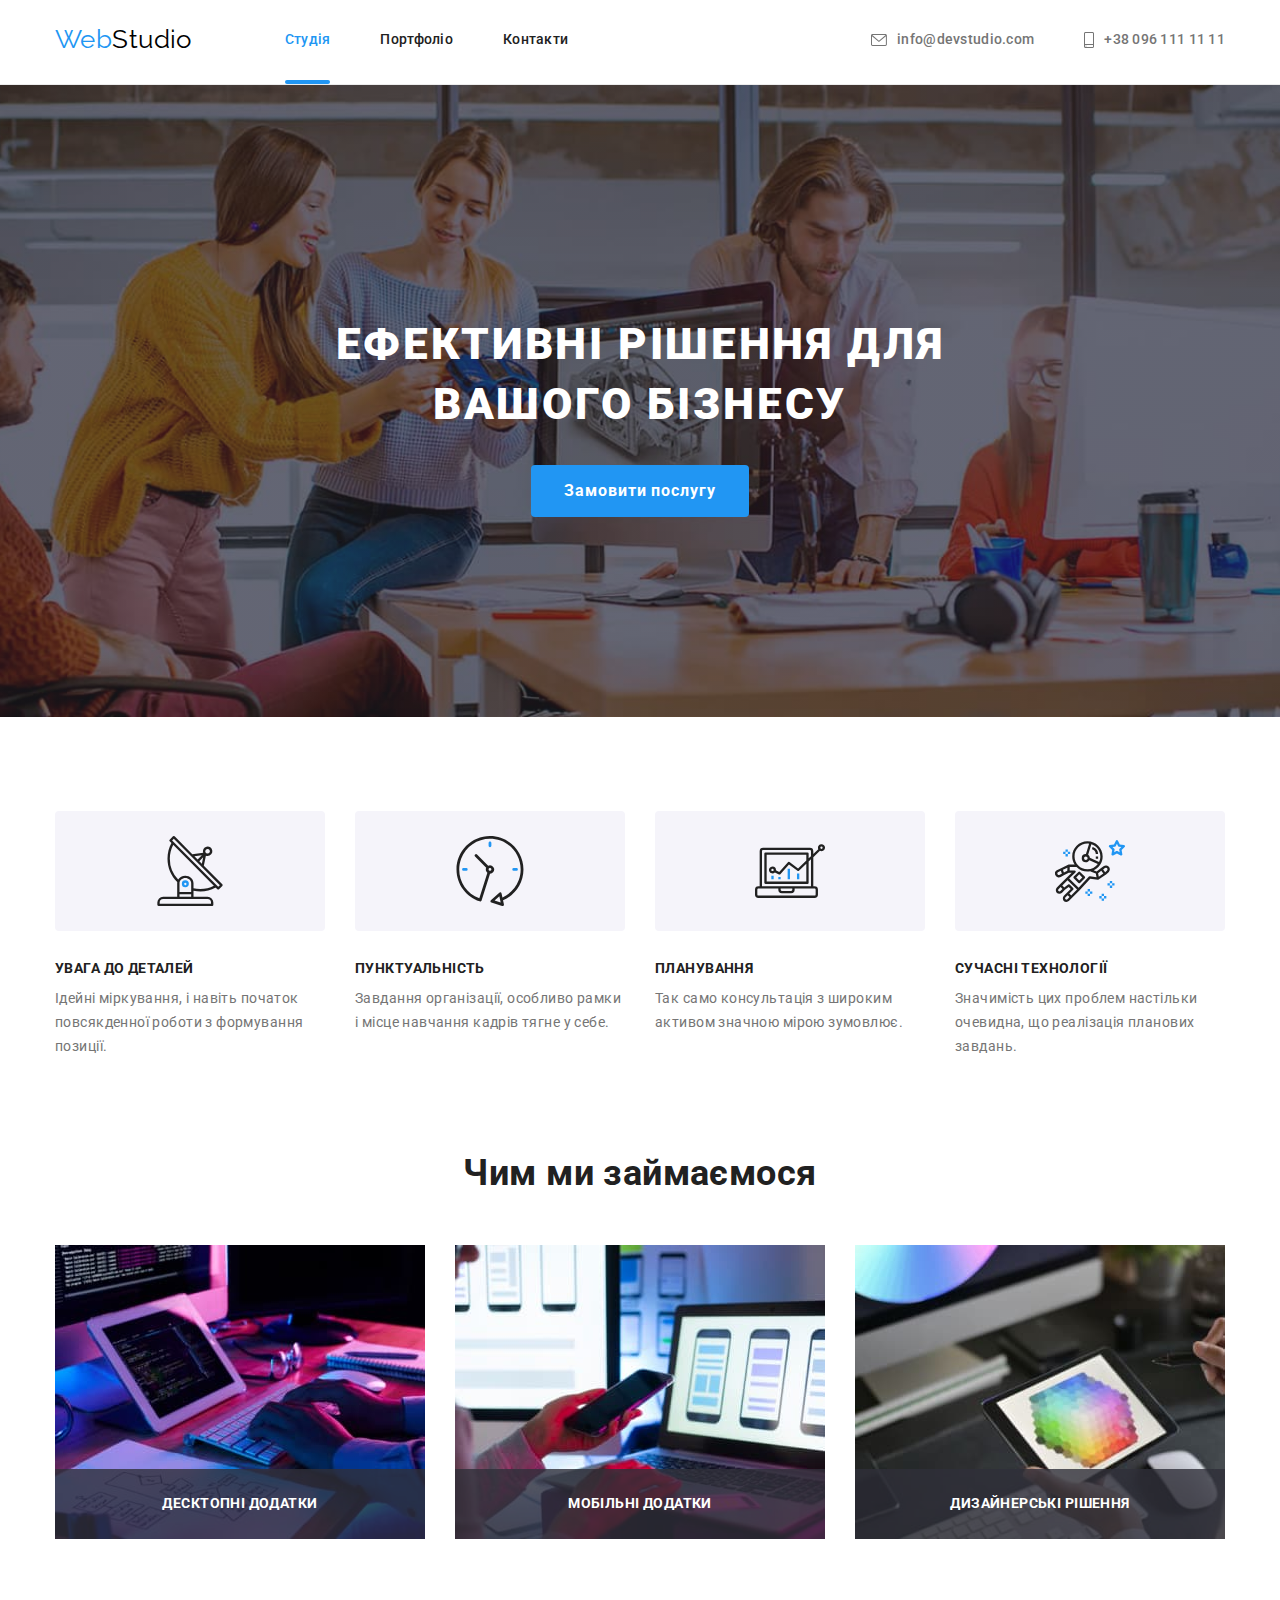
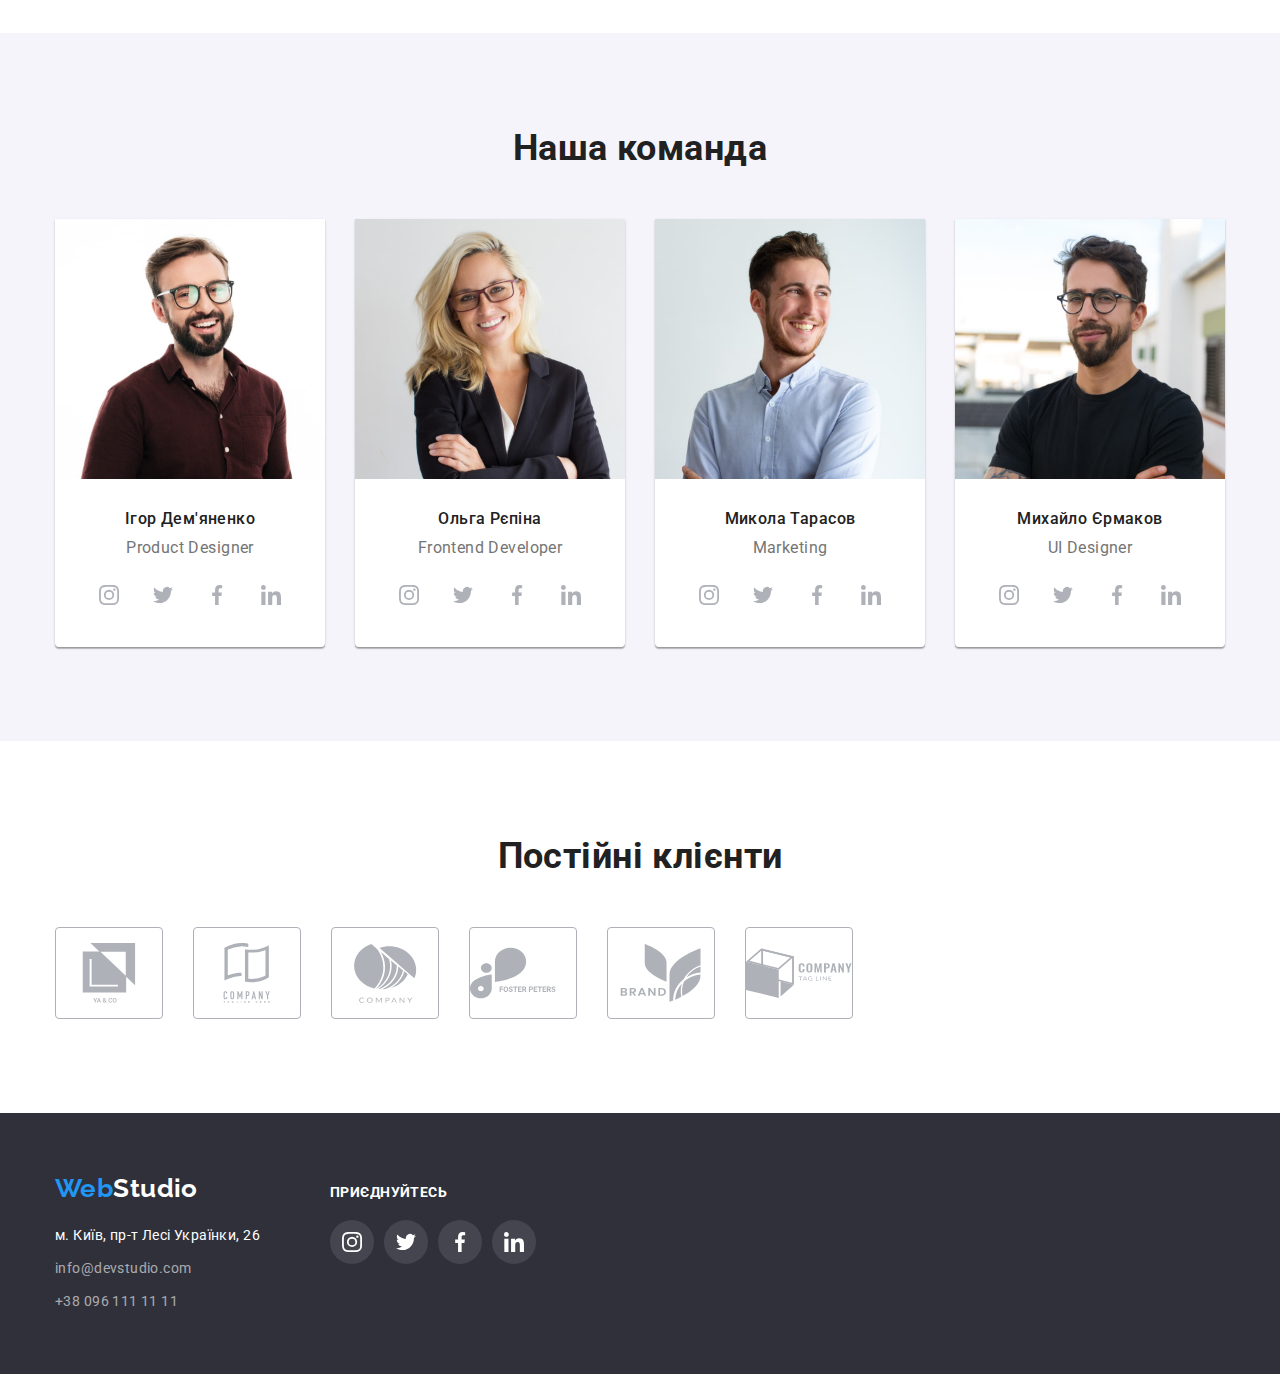
==== index.html @ 8b219033 "дз5" ====
<!DOCTYPE html>
<html lang="uk">
  <head>
    <meta charset="UTF-8" />
    <meta http-equiv="X-UA-Compatible" content="IE=edge" />
    <meta name="viewport" content="width=device-width, initial-scale=1.0" />
    <title>Студія</title>
    <link
      href="https://fonts.googleapis.com/css2?family=Raleway:wght@700;900&family=Roboto:wght@400;500;700;900&display=swap"
      rel="stylesheet"
    />
    <link
      rel="stylesheet"
      href="https://cdnjs.cloudflare.com/ajax/libs/modern-normalize/1.1.0/modern-normalize.min.css"
    />
    <link rel="stylesheet" href="./css/styles.css" />
  </head>
  <body>
    <!--Logo line-->
    <header class="header">
      <div class="conteiner header-flex">
        <a class="logo" href="./index.html"
          >Web<span class="web">Studio</span></a
        >
        <nav class="main-nav">
          <!--Site nav-->
          <ul class="site-nav list">
            <li class="item">
              <a href="./index.html" class="link current">Студія</a>
            </li>
            <li class="item">
              <a href="./portfolio.html" class="link">Портфоліо</a>
            </li>
            <li class="item">
              <a href="#" class="link">Контакти</a>
            </li>
          </ul>
        </nav>
        <ul class="contacts list">
          <li class="item">
            <a href="mailto:info@devstudio.com" class="link mail">
              <svg class="link-contact-icon" width="16px" height="12px">
                <use href="./images/icons.svg#icon-email"></use></svg
              >info@devstudio.com</a
            >
          </li>
          <li class="item">
            <a href="tel:+380961111111" class="link tel">
              <svg class="link-contact-icon" width="10px" height="16px">
                <use href="./images/icons.svg#icon-smartphone"></use>
              </svg>
              +38 096 111 11 11</a
            >
          </li>
        </ul>
      </div>
    </header>
    <main>
      <!--Hero-->
      <section class="section hero">
        <div class="conteiner">
          <h1 class="hero-title">Ефективні рішення для вашого бізнесу</h1>
          <button type="button" class="button primary" data-modal-open>
            Замовити послугу
          </button>
        </div>
      </section>
      <!--Features-->
      <section class="section">
        <div class="conteiner">
          <h2 class="title-hidden">Особливості</h2>
          <ul class="feature-list list">
            <li class="item">
              <div class="feature-box">
                <svg class="feature-icon" width="70" height="70">
                  <use href="./images/icons.svg#icon-antenna"></use>
                </svg>
              </div>
              <h3 class="title radio">Увага до деталей</h3>
              <p class="text">
                Ідейні міркування, і навіть початок повсякденної роботи з
                формування позиції.
              </p>
            </li>
            <li class="item">
              <div class="feature-box">
                <svg class="feature-icon" width="70" height="70">
                  <use href="./images/icons.svg#icon-clock"></use>
                </svg>
              </div>
              <h3 class="title">Пунктуальність</h3>
              <p class="text">
                Завдання організації, особливо рамки і місце навчання кадрів
                тягне у себе.
              </p>
            </li>
            <li class="item">
              <div class="feature-box">
                <svg class="feature-icon" width="70" height="70">
                  <use href="./images/icons.svg#icon-diagram"></use>
                </svg>
              </div>
              <h3 class="title">Планування</h3>
              <p class="text">
                Так само консультація з широким активом значною мірою зумовлює.
              </p>
            </li>
            <li class="item">
              <div class="feature-box">
                <svg class="feature-icon" width="70" height="70">
                  <use href="./images/icons.svg#icon-astronaut"></use>
                </svg>
              </div>
              <h3 class="title">Сучасні технології</h3>
              <p class="text">
                Значимість цих проблем настільки очевидна, що реалізація
                планових завдань.
              </p>
            </li>
          </ul>
        </div>
      </section>
      <!--Work options-->
      <section class="section no-padding">
        <div class="conteiner">
          <h2 class="section-title">Чим ми займаємося</h2>
          <ul class="work-list list">
            <li class="item">
              <div class="work-box">
                <img
                  src="./images/photo5.jpg"
                  alt="Людина працює за комп'ютером"
                />
                <p class="work-text">Десктопні додатки</p>
              </div>
            </li>
            <li class="item">
              <div class="work-box">
                <img
                  src="./images/photo6.jpg"
                  alt="Людина на моніторі розглядає варіанти розмітки сайтів для мобільних пристроїв"
                />
                <p class="work-text">Мобільні додатки</p>
              </div>
            </li>
            <li class="item">
              <div class="work-box">
                <img
                  src="./images/photo7.jpg"
                  alt="Людина розглядає на планшеті палітру кольорів"
                />
                <p class="work-text">Дизайнерські рішення</p>
              </div>
            </li>
          </ul>
        </div>
      </section>
      <!--Our team-->
      <section class="section team">
        <div class="conteiner">
          <h2 class="section-title">Наша команда</h2>
          <ul class="team-list list">
            <li class="item">
              <img
                src="./images/photo1.jpg"
                alt="Хлопець в окулярах та бородою щиро посміхається"
              />
              <div class="team-content">
                <h3 class="title">Ігор Дем'яненко</h3>
                <p class="text">Product Designer</p>
                <ul class="team-soc-list list">
                  <li class="team-soc-item">
                    <a href="" class="team-soc-link link">
                      <svg class="team-soc-icon" width="20" height="20">
                        <use href="./images/icons.svg#icon-instagram"></use>
                      </svg>
                    </a>
                  </li>
                  <li class="team-soc-item">
                    <a href="" class="team-soc-link link">
                      <svg class="team-soc-icon" width="20" height="20">
                        <use href="./images/icons.svg#icon-twitter"></use>
                      </svg>
                    </a>
                  </li>
                  <li class="team-soc-item">
                    <a href="" class="team-soc-link link">
                      <svg class="team-soc-icon" width="20" height="20">
                        <use href="./images/icons.svg#icon-facebook"></use>
                      </svg>
                    </a>
                  </li>
                  <li class="team-soc-item">
                    <a href="" class="team-soc-link link">
                      <svg class="team-soc-icon" width="20" height="20">
                        <use href="./images/icons.svg#icon-linkedin"></use>
                      </svg>
                    </a>
                  </li>
                </ul>
              </div>
            </li>
            <li class="item">
              <img
                src="./images/photo2.jpg"
                alt="Білява дівчина посміхається"
              />
              <div class="team-content">
                <h3 class="title">Ольга Рєпіна</h3>
                <p class="text">Frontend Developer</p>
                <ul class="team-soc-list list">
                  <li class="team-soc-item">
                    <a href="" class="team-soc-link link">
                      <svg class="team-soc-icon" width="20" height="20">
                        <use href="./images/icons.svg#icon-instagram"></use>
                      </svg>
                    </a>
                  </li>
                  <li class="team-soc-item">
                    <a href="" class="team-soc-link link">
                      <svg class="team-soc-icon" width="20" height="20">
                        <use href="./images/icons.svg#icon-twitter"></use>
                      </svg>
                    </a>
                  </li>
                  <li class="team-soc-item">
                    <a href="" class="team-soc-link link">
                      <svg class="team-soc-icon" width="20" height="20">
                        <use href="./images/icons.svg#icon-facebook"></use>
                      </svg>
                    </a>
                  </li>
                  <li class="team-soc-item">
                    <a href="" class="team-soc-link link">
                      <svg class="team-soc-icon" width="20" height="20">
                        <use href="./images/icons.svg#icon-linkedin"></use>
                      </svg>
                    </a>
                  </li>
                </ul>
              </div>
            </li>
            <li class="item">
              <img
                src="./images/photo3.jpg"
                alt="Хлопець в білій сорочці посміхається"
              />
              <div class="team-content">
                <h3 class="title">Микола Тарасов</h3>
                <p class="text">Marketing</p>
                <ul class="team-soc-list list">
                  <li class="team-soc-item">
                    <a href="" class="team-soc-link link">
                      <svg class="team-soc-icon" width="20" height="20">
                        <use href="./images/icons.svg#icon-instagram"></use>
                      </svg>
                    </a>
                  </li>
                  <li class="team-soc-item">
                    <a href="" class="team-soc-link link">
                      <svg class="team-soc-icon" width="20" height="20">
                        <use href="./images/icons.svg#icon-twitter"></use>
                      </svg>
                    </a>
                  </li>
                  <li class="team-soc-item">
                    <a href="" class="team-soc-link link">
                      <svg class="team-soc-icon" width="20" height="20">
                        <use href="./images/icons.svg#icon-facebook"></use>
                      </svg>
                    </a>
                  </li>
                  <li class="team-soc-item">
                    <a href="" class="team-soc-link link">
                      <svg class="team-soc-icon" width="20" height="20">
                        <use href="./images/icons.svg#icon-linkedin"></use>
                      </svg>
                    </a>
                  </li>
                </ul>
              </div>
            </li>
            <li class="item">
              <img
                src="./images/photo4.jpg"
                alt="Чорнявий хлопець в окулярах та борідкою посміхається "
              />
              <div class="team-content">
                <h3 class="title">Михайло Єрмаков</h3>
                <p class="text">UI Designer</p>
                <ul class="team-soc-list list">
                  <li class="team-soc-item">
                    <a href="" class="team-soc-link link">
                      <svg class="team-soc-icon" width="20" height="20">
                        <use href="./images/icons.svg#icon-instagram"></use>
                      </svg>
                    </a>
                  </li>
                  <li class="team-soc-item">
                    <a href="" class="team-soc-link link">
                      <svg class="team-soc-icon" width="20" height="20">
                        <use href="./images/icons.svg#icon-twitter"></use>
                      </svg>
                    </a>
                  </li>
                  <li class="team-soc-item">
                    <a href="" class="team-soc-link link">
                      <svg class="team-soc-icon" width="20" height="20">
                        <use href="./images/icons.svg#icon-facebook"></use>
                      </svg>
                    </a>
                  </li>
                  <li class="team-soc-item">
                    <a href="" class="team-soc-link link">
                      <svg class="team-soc-icon" width="20" height="20">
                        <use href="./images/icons.svg#icon-linkedin"></use>
                      </svg>
                    </a>
                  </li>
                </ul>
              </div>
            </li>
          </ul>
        </div>
      </section>
      <section class="section client">
        <div class="conteiner">
          <h2 class="section-title">Постійні клієнти</h2>
          <ul class="client-list list">
            <li class="client-item">
              <a href="" class="client-link link">
                <svg class="client-soc-icon" width="106" height="60">
                  <use href="./images/icons.svg#icon-yaco"></use>
                </svg>
              </a>
            </li>
            <li class="client-item">
              <a href="" class="client-link link">
                <svg class="client-soc-icon" width="106" height="60">
                  <use href="./images/icons.svg#icon-tagline"></use>
                </svg>
              </a>
            </li>
            <li class="client-item">
              <a href="" class="client-link link">
                <svg class="client-soc-icon" width="106" height="60">
                  <use href="./images/icons.svg#icon-company-three"></use>
                </svg>
              </a>
            </li>
            <li class="client-item">
              <a href="" class="client-link link">
                <svg class="client-soc-icon" width="106" height="60">
                  <use href="./images/icons.svg#icon-foster-peters"></use>
                </svg>
              </a>
            </li>
            <li class="client-item">
              <a href="" class="client-link link">
                <svg class="client-soc-icon" width="106" height="60">
                  <use href="./images/icons.svg#icon-brand"></use>
                </svg>
              </a>
            </li>
            <li class="client-item">
              <a href="" class="client-link link">
                <svg class="client-soc-icon" width="106" height="60">
                  <use href="./images/icons.svg#icon-company-tagline"></use>
                </svg>
              </a>
            </li>
          </ul>
        </div>
      </section>
    </main>
    <!--Footer-->
    <footer class="section-basement">
      <div class="conteiner">
        <!--Address-->
        <div class="address">
          <a class="logo-secondari" href="./index.html"
            >Web<span class="web-secondari">Studio</span></a
          >
          <address>
            <ul class="address-list list">
              <li class="map-link">
                <a
                  href="https://goo.gl/maps/CPtrU1FHBa2aNyZL9"
                  target="_blank"
                  rel="noopener noreferrer nofollow"
                  class="link"
                  >м. Київ, пр-т Лесі Українки, 26</a
                >
              </li>
              <li class="mail-link">
                <a href="mailto:info@devstudio.com" class="link"
                  >info@devstudio.com</a
                >
              </li>
              <li class="tel-link">
                <a href="tel:+380961111111" class="link">+38 096 111 11 11</a>
              </li>
            </ul>
          </address>
        </div>
        <!--Social networks-->
        <div class="social">
          <h2 class="social-title">Приєднуйтесь</h2>
          <ul class="address-soc-list list">
            <li class="address-soc-item">
              <a href="" class="address-soc-link link">
                <svg class="address-soc-icon" width="20" height="20">
                  <use href="./images/icons.svg#icon-instagram"></use>
                </svg>
              </a>
            </li>
            <li class="address-soc-item">
              <a href="" class="address-soc-link link">
                <svg class="address-soc-icon" width="20" height="20">
                  <use href="./images/icons.svg#icon-twitter"></use>
                </svg>
              </a>
            </li>
            <li class="address-soc-item">
              <a href="" class="address-soc-link link">
                <svg class="address-soc-icon" width="20" height="20">
                  <use href="./images/icons.svg#icon-facebook"></use>
                </svg>
              </a>
            </li>
            <li class="address-soc-item">
              <a href="" class="address-soc-link link">
                <svg class="address-soc-icon" width="20" height="20">
                  <use href="./images/icons.svg#icon-linkedin"></use>
                </svg>
              </a>
            </li>
          </ul>
        </div>
      </div>
    </footer>
    <div class="backdrop is-hidden" data-modal>
      <div class="modal">
        <button type="button" class="modal-close" data-modal-close>
          <svg class="modal-close-icon" width="18" height="18">
            <use href="./images/icons.svg#icon-close"></use>
          </svg>
        </button>
      </div>
    </div>
    <script src="./js/modal.js"></script>
  </body>
</html>
---- css/styles.css ----
/* цвет основного текста #212121 */
/* вторичный цвет текста #757575 */
/* белый #FFFFFF */
/* акцент #2196F3 */
/* цвет ссылок подвала rgba(255, 255, 255, 0.6) */
/* цвет кнопок поротфолио #F5F4FA */
/* цвет активной кнопки #188CE8 */
/* фон шапки и подвала #2F303A */
/* цвет обводки карточек #EEEEEE */

:root {
  --primary-text-color: #212121;
  --title-text-color: #757575;
  --basement-text-color: rgba(255, 255, 255, 0.6);
  --white-color: #FFFFFF;
  --black-color: #000000;
  --accent-color: #2196F3;
  --primary-btn-color: #F5F4FA;
  --activ-btn-color: #188CE8;
  --hero-bcgnd-color: #2F303A;
  --head-bcgnd-color: #ECECEC;
  --border-color: #EEEEEE;
  --border-client-color: #AFB1B8;
  --adress-icon-color: rgba(255, 255, 255, 0.1);
  --top-texbgnd-color: rgba(33, 150, 243, 0.9);
  --backdrop-color: rgba(0, 0, 0, 0.2);
}

body {
  font-family: 'Roboto', sans-serif;
  font-size: 14px;
  letter-spacing: 0.03em;
  color: var(--primary-text-color);

  background-color: var(--white-color);
}

.section {
  padding-top: 94px;
  padding-bottom: 94px;
}

.header {
  padding-top: 0;
  padding-bottom: 0;
  border-bottom-width: 1px;
  border-bottom-style: solid;
  border-bottom-color: var(--head-bcgnd-color);
}

.section.no-padding {
  padding-top: 0;
}

.conteiner {
  width: 1200px;
  padding-left: 15px;
  padding-right: 15px;
  margin: 0 auto;
}

.list {
  list-style: none;
  padding: 0;
  margin: 0;
}

img {
  display: block;
  max-width: 100%;
  height: auto;
}

/* Logo line */

.header-flex {
  display: flex;
}

.main-nav {
  display: flex;
  align-items: center;
  margin-right: auto;
}

.logo {
  display: inline-block;
  font-family: 'Raleway';
  font-size: 26px;
  line-height: 1.19;
  text-decoration: none;
  color: var(--accent-color);

  margin-right: 93px;
  padding-top: 24px;
  padding-bottom: 25px;
}

.web {
  text-decoration: none;
  color: var(--black-color);
}

/* Site nav */

.site-nav {
  display: flex;
}

.site-nav .item:not(:last-child) {
  margin-right: 50px;
}

.site-nav .link {
  display: block;
  font-style: normal;
  font-weight: 500;
  font-size: 14px;
  line-height: 1.14;
  letter-spacing: 0.02em;
  text-decoration: none;
  color: var(--primary-text-color);

  padding-top: 32px;
  padding-bottom: 32px;
  transition: color 250ms cubic-bezier(0.4, 0, 0.2, 1);
}

.site-nav .link:hover,
.site-nav .link:focus {
  color: var(--accent-color);
}

.site-nav .link.current {
  color: var(--accent-color);
}

.site-nav .link.current::after {
  content: '';
  display: flex;
  background-color: var(--accent-color);
  width: 100%;
  height: 4px;
  border-radius: 2px;
  transform: translateY(32px);
  position: relative;
}

.contacts {
  display: flex;
}

.contacts .link-contact-icon {
  margin-right: 10px;
  vertical-align: middle;
  fill: currentColor;
}

.contacts .item:not(:last-child) {
  margin-right: 50px;
}

.contacts .link {
  display: flex;
  font-weight: 500;
  font-size: 14px;
  line-height: 1.14;
  letter-spacing: 0.02em;
  text-decoration: none;
  color: var(--title-text-color);
  align-items: center;
  padding-top: 32px;
  padding-bottom: 32px;
  transition: color 250ms cubic-bezier(0.4, 0, 0.2, 1);
}

.contacts .link:hover,
.contacts .link:focus {
  color: var(--accent-color);

}

/* Hero */

.section.hero {
  text-align: center;
  background-color: var(--hero-bcgnd-color);
  background-image: linear-gradient(rgba(47, 48, 58, 0.4), rgba(47, 48, 58, 0.4)), url(../images/hero.jpg);
  background-repeat: no-repeat;
  background-position: center;
  background-size: cover;
  max-width: 1600px;
  margin: 0 auto;
  padding-top: 200px;
  padding-bottom: 200px;
}

.hero-title {
  font-weight: 900;
  font-size: 44px;
  line-height: 1.36;
  letter-spacing: 0.06em;
  text-transform: uppercase;
  color: var(--white-color);
  width: 696px;
  margin: 30px auto;
}

/* Features */

.feature-list {
  display: flex;

}

.feature-list .item {
  width: calc((100%-90)/4);
}

.feature-list .item:not(:last-child) {
  margin-right: 30px;
}

.feature-list .title {
  font-weight: 700;
  font-size: 14px;
  line-height: 1.14;
  text-transform: uppercase;
  margin-top: 0;
  margin-bottom: 10px;
}

.feature-box {
  display: flex;
  align-items: center;
  justify-content: center;
  width: 270px;
  height: 120px;
  border-radius: 4px;
  background-color: var(--primary-btn-color);
  margin-bottom: 30px;
  transition: drop-shadow 250ms cubic-bezier(0.4, 0, 0.2, 1);
}

.feature-box:hover,
.feature-box:focus {
  filter: drop-shadow(0px 4px 4px rgba(0, 0, 0, 0.25));

}

.feature-list .text {
  font-weight: 400;
  line-height: 1.71;
  color: var(--title-text-color);
  margin-top: 0;
  margin-bottom: 0;
}

.title-hidden {
  position: absolute;
  white-space: nowrap;
  width: 1px;
  height: 1px;
  overflow: hidden;
  border: 0;
  clip: rect(0 0 0 0);
  clip-path: inset(50%);
  margin: -1px;
}

/* Work options */

.section-title {
  font-size: 36px;
  line-height: 1.17;
  text-align: center;
  margin-top: 0;
  margin-bottom: 50px;
}

.work-list {
  display: flex;
  justify-content: center;
}

.work-box {
  position: relative;
}

.work-text {
  bottom: 0;
  position: absolute;
  display: flex;
  align-items: center;
  justify-content: center;
  background-color: rgba(47, 48, 58, 0.8);
  width: 100%;
  height: 70px;
  font-weight: 700;
  line-height: 1.14;
  margin: 0;
  text-transform: uppercase;
  color: var(--white-color);
}

.work-list .item:not(:last-child) {
  margin-right: 30px;
}

/* Our team */

.team {
  background-color: var(--primary-btn-color);
}

.team-list {
  display: flex;
}

.team-list .item {
  background: var(--white-color);
  margin-top: 0;
  margin-bottom: 0;
  box-shadow: 0px 1px 3px rgba(0, 0, 0, 0.12), 0px 1px 1px rgba(0, 0, 0, 0.14), 0px 2px 1px rgba(0, 0, 0, 0.2);
  border-radius: 0px 0px 4px 4px;
}

.team-list .item:not(:last-child) {
  margin-right: 30px;
}

.team-list .title {
  font-weight: 500;
  font-size: 16px;
  line-height: 1.19;
  text-align: center;
  margin-top: 0;
  margin-bottom: 10px;
}

.team-list .text {
  font-size: 16px;
  line-height: 1.19;
  text-align: center;
  color: var(--title-text-color);
  margin-top: 0;
  margin-bottom: 16px;
}

.team-list .team-content {
  padding-top: 30px;
  padding-bottom: 30px;
}

.team-soc-list {
  display: flex;
  justify-content: center;
  gap: 10px;
}

.team-soc-item {
  width: 44px;
  height: 44px;
}

.team-soc-link {
  width: 100%;
  height: 100%;
  background-color: var(--white-color);
  border-radius: 50%;
  display: flex;
  align-items: center;
  justify-content: center;
  transition: background-color 250ms cubic-bezier(0.4, 0, 0.2, 1);
}

.team-soc-link:hover,
.team-soc-link:focus {
  background-color: var(--accent-color);
}

.team-soc-link:hover .team-soc-icon,
.team-soc-link:focus .team-soc-icon {
  fill: var(--white-color);

}

.team-soc-icon {
  fill: var(--border-client-color);
  transition: fill 250ms cubic-bezier(0.4, 0, 0.2, 1);
}

/*Clients*/

.client-list {
  display: flex;
  gap: 30px;
}

.client-item {
  width: calc((100%-150px)/6);
  height: 92px;
}

.client-link {
  width: 100%;
  height: 100%;
  border: 1px solid var(--border-client-color);
  border-radius: 4px;
  display: flex;
  align-items: center;
  justify-content: center;
  transition: border-color 250ms cubic-bezier(0.4, 0, 0.2, 1);
}

.client-link:hover,
.client-link:focus {
  border-color: var(--accent-color);
}

.client-soc-icon {
  fill: var(--border-client-color);
  transition: fill 250ms cubic-bezier(0.4, 0, 0.2, 1);
}

.client-link:hover .client-soc-icon,
.client-link:focus .client-soc-icon {
  fill: var(--accent-color);
}

/* Button */

.button {
  border: 1px solid transparent;
  color: var(--white-color);
}

.button.primary {
  font-weight: 700;
  font-size: 16px;
  line-height: 1.88;
  letter-spacing: 0.06em;
  color: var(--white-color);
  padding: 10px 32px;
  border-radius: 4px;
  background-color: var(--accent-color);
  transition: color 250ms cubic-bezier(0.4, 0, 0.2, 1), background-color 250ms cubic-bezier(0.4, 0, 0.2, 1);
}

.button.primary:hover,
.button.primary:focus {
  color: var(--white-color);
  background-color: var(--activ-btn-color);
  cursor: pointer;
}

.button.secondary {
  font-weight: 500;
  font-size: 16px;
  line-height: 1.62;
  color: var(--primary-text-color);
  background-color: var(--primary-btn-color);
  padding: 6px 22px;
  min-width: 73px;
  border-radius: 4px;
  transition: background-color 250ms cubic-bezier(0.4, 0, 0.2, 1), color 250ms cubic-bezier(0.4, 0, 0.2, 1), box-shadow 250ms cubic-bezier(0.4, 0, 0.2, 1);
}

.button.secondary:hover,
.button.secondary:focus {
  color: var(--white-color);
  background-color: var(--accent-color);
  box-shadow: 0px 3px 1px rgba(0, 0, 0, 0.1), 0px 1px 2px rgba(0, 0, 0, 0.08), 0px 2px 2px rgba(0, 0, 0, 0.12);
  cursor: pointer;
}

/* Filters */

.filter {
  display: flex;
  justify-content: center;
  margin: 0;
  padding-bottom: 50px;
}

.filter .item:not(:last-child) {
  margin-right: 8px;
}

/* Projects */

.project {
  display: flex;
  flex-wrap: wrap;
}

.project .item {
  width: 370px;
  margin-right: 30px;
  margin-bottom: 30px;
  background-color: var(--white-color);
  border: 1px solid var(--border-color);
  position: relative;
}

.project .item:nth-child(3n) {
  margin-right: 0;
}

.project .item:nth-last-child(-n + 3) {
  margin-bottom: 0;
}

.project .link:hover,
.project .link:focus {
  box-shadow: 0px 1px 1px rgba(0, 0, 0, 0.12), 0px 4px 4px rgba(0, 0, 0, 0.06), 1px 4px 6px rgba(0, 0, 0, 0.16);
}

.project .link {
  display: block;
  text-decoration: none;
  transition: box-shadow 250ms cubic-bezier(0.4, 0, 0.2, 1);
}

.project .title {
  font-size: 18px;
  line-height: 2;
  letter-spacing: 0.06em;
  color: var(--primary-text-color);
  margin-top: 0px;
  margin-bottom: 4px;
}

.project .text {
  font-size: 16px;
  line-height: 2;
  letter-spacing: 0.03em;
  color: var(--title-text-color);
  margin: 0;
}

.project .content {
  padding: 20px 24px 20px 24px;
}

.project .top-text {
  font-size: 18px;
  line-height: 28px;
  color: var(--white-color);
  background-color: var(--top-texbgnd-color);
  position: absolute;
  top: 0;
  margin: 0;
  padding: 63px 24px;
  transform: translateY(100%);
  transition: transform 250ms cubic-bezier(0.4, 0, 0.2, 1);
}

.project-top {
  position: relative;
  overflow: hidden;
}

.project-link:hover .top-text {
  transform: translateY(0);
}

/* Footer */

.section-basement {
  padding-top: 60px;
  padding-bottom: 60px;
  background-color: var(--hero-bcgnd-color);
}

.section-basement>.conteiner {
  display: flex;
  align-items: baseline;
  gap: 70px;
}

.logo-secondari {
  display: inline-block;
  font-family: 'Raleway';
  font-weight: 700;
  font-size: 26px;
  line-height: 1.19;
  color: var(--accent-color);
  text-decoration: none;
  margin-top: 0;
  margin-bottom: 20px;
}

.web-secondari {
  color: var(--white-color)
}

/* Adress */

.address-list .map-link .link {
  line-height: 1.71;
  color: var(--white-color);
}

.address-list .map-link {
  margin-top: 0;
  margin-bottom: 9px;
}

.mail-link .link {
  margin-top: 0;
  margin-bottom: 9px;
  transition: color 250ms cubic-bezier(0.4, 0, 0.2, 1);
}

.mail-link .link:hover,
.mail-link .link:focus {
  color: var(--accent-color);
}

.tel-link .link {
  margin-bottom: 0;
  transition: color 250ms cubic-bezier(0.4, 0, 0.2, 1);
}

.tel-link .link:hover,
.tel-link .link:focus {
  color: var(--accent-color);
}

.address-list .link {
  display: inline-block;
  font-style: normal;
  line-height: 1.71;
  color: var(--basement-text-color);
  text-decoration: none;
}

/* Social networks */

.social-title {
  font-style: normal;
  font-weight: 700;
  font-size: 14px;
  line-height: 16px;
  letter-spacing: 0.03em;
  text-transform: uppercase;
  color: var(--white-color);
  margin-top: 0;
  margin-bottom: 20px;
}

.address-soc-list {
  display: flex;
  gap: 10px;
}

.address-soc-item {
  width: 44px;
  height: 44px;
}

.address-soc-link {
  width: 100%;
  height: 100%;
  background-color: var(--adress-icon-color);
  border-radius: 50%;
  display: flex;
  align-items: center;
  justify-content: center;
  transition: background-color 250ms cubic-bezier(0.4, 0, 0.2, 1);
}

.address-soc-link:hover,
.address-soc-link:focus {
  background-color: var(--accent-color);
}

.address-soc-icon {
  fill: var(--white-color);
}

.backdrop {
  width: 100%;
  height: 100%;
  background-color: var(--backdrop-color);
  position: fixed;
  top: 0;
  transition: opacity 250ms linear, visibility 250ms linear;
}

.modal {
  width: 528px;
  height: 581px;
  position: absolute;
  top: 50%;
  left: 50%;
  padding: 40px;
  transform: translate(-50%, -50%);
  background: var(--white-color);
  box-shadow: 0px 1px 3px rgba(0, 0, 0, 0.12), 0px 1px 1px rgba(0, 0, 0, 0.14), 0px 2px 1px rgba(0, 0, 0, 0.2);
  border-radius: 4px;
  transform: translate(-50%, -50%) scale(1);
  transition: transform 250ms linear;
}

.backdrop.is-hidden .modal {
  transform: translate(-50%, -50%) scale(0);
}

.modal-close {
  position: absolute;
  display: flex;
  align-items: center;
  justify-content: center;
  top: 8px;
  right: 8px;
  border-radius: 50%;
  width: 30px;
  height: 30px;
  background-color: transparent;
  border: 1px solid rgba(0, 0, 0, 0.1);
  cursor: pointer;
  transition: fill 250ms cubic-bezier(0.4, 0, 0.2, 1);
}

.modal-close:hover {
  fill: var(--accent-color);
}

.is-hidden {
  opacity: 0;
  visibility: hidden;
  pointer-events: none;
}
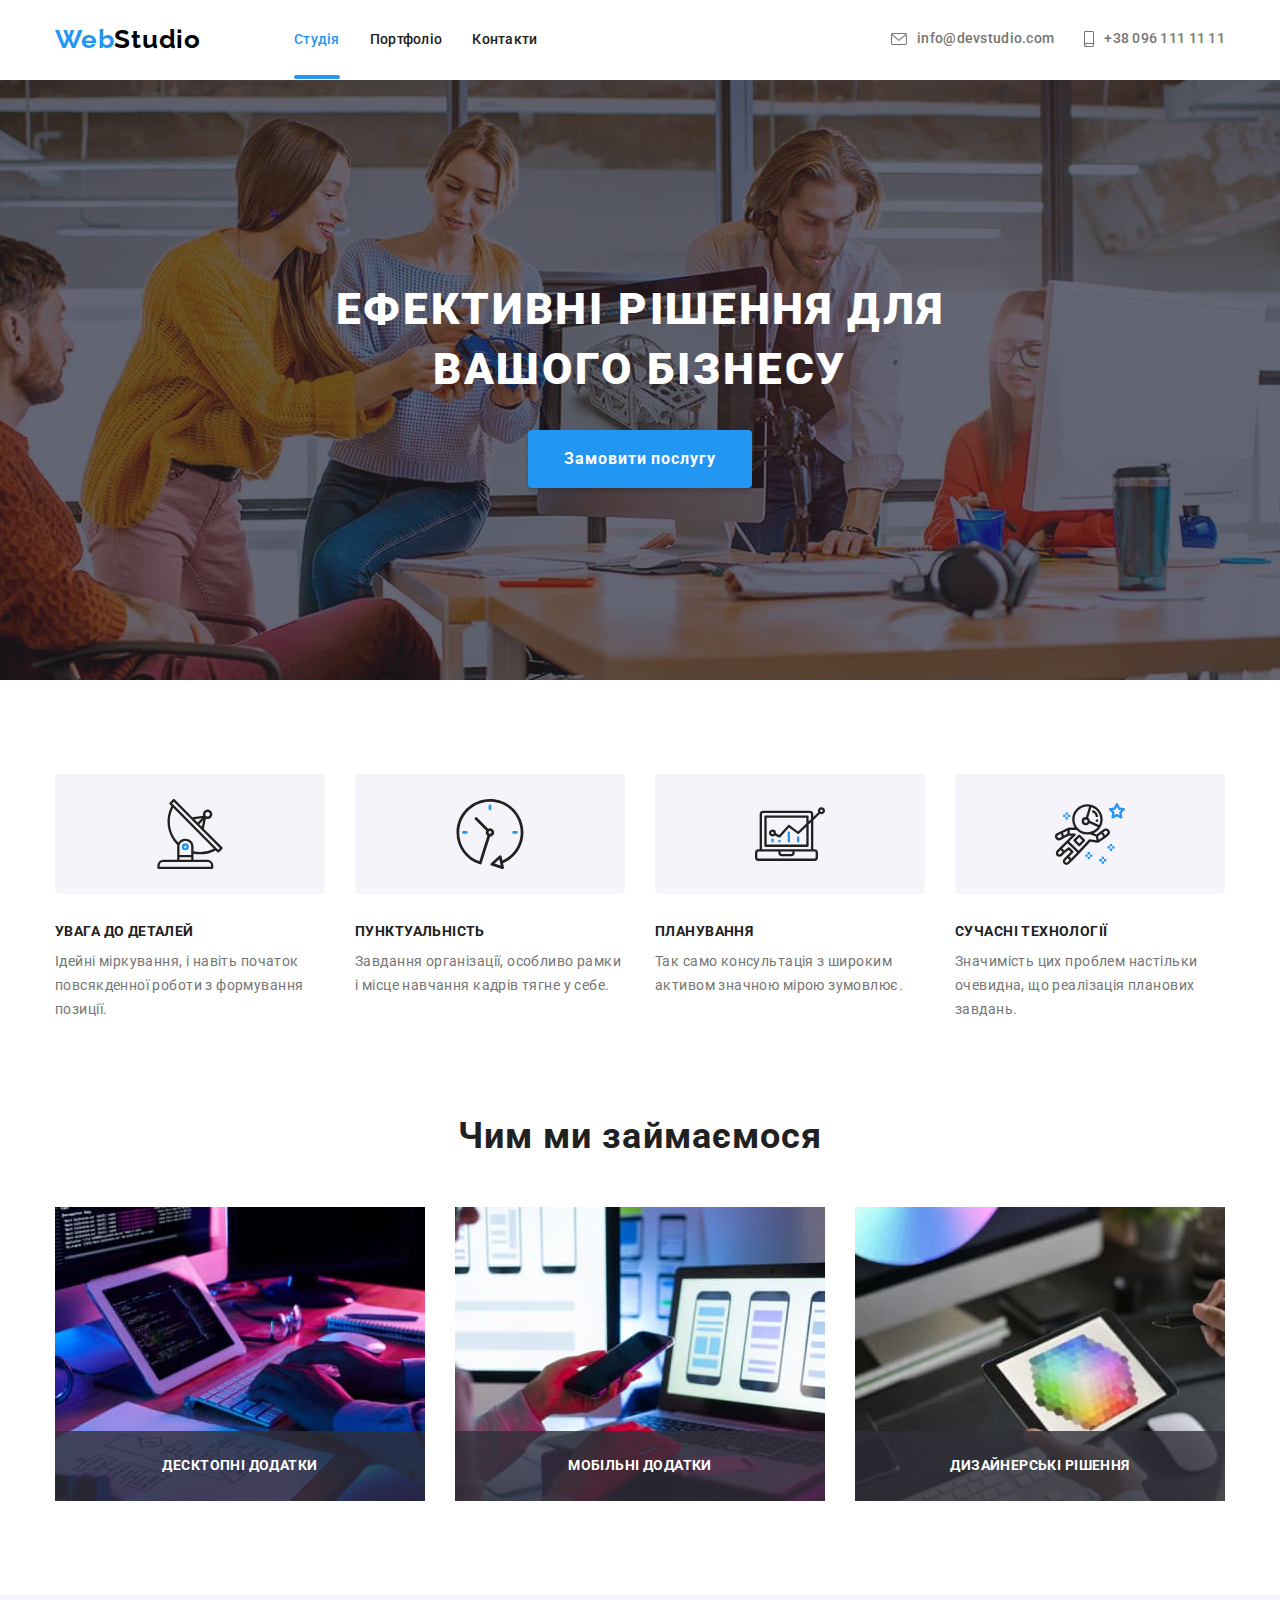
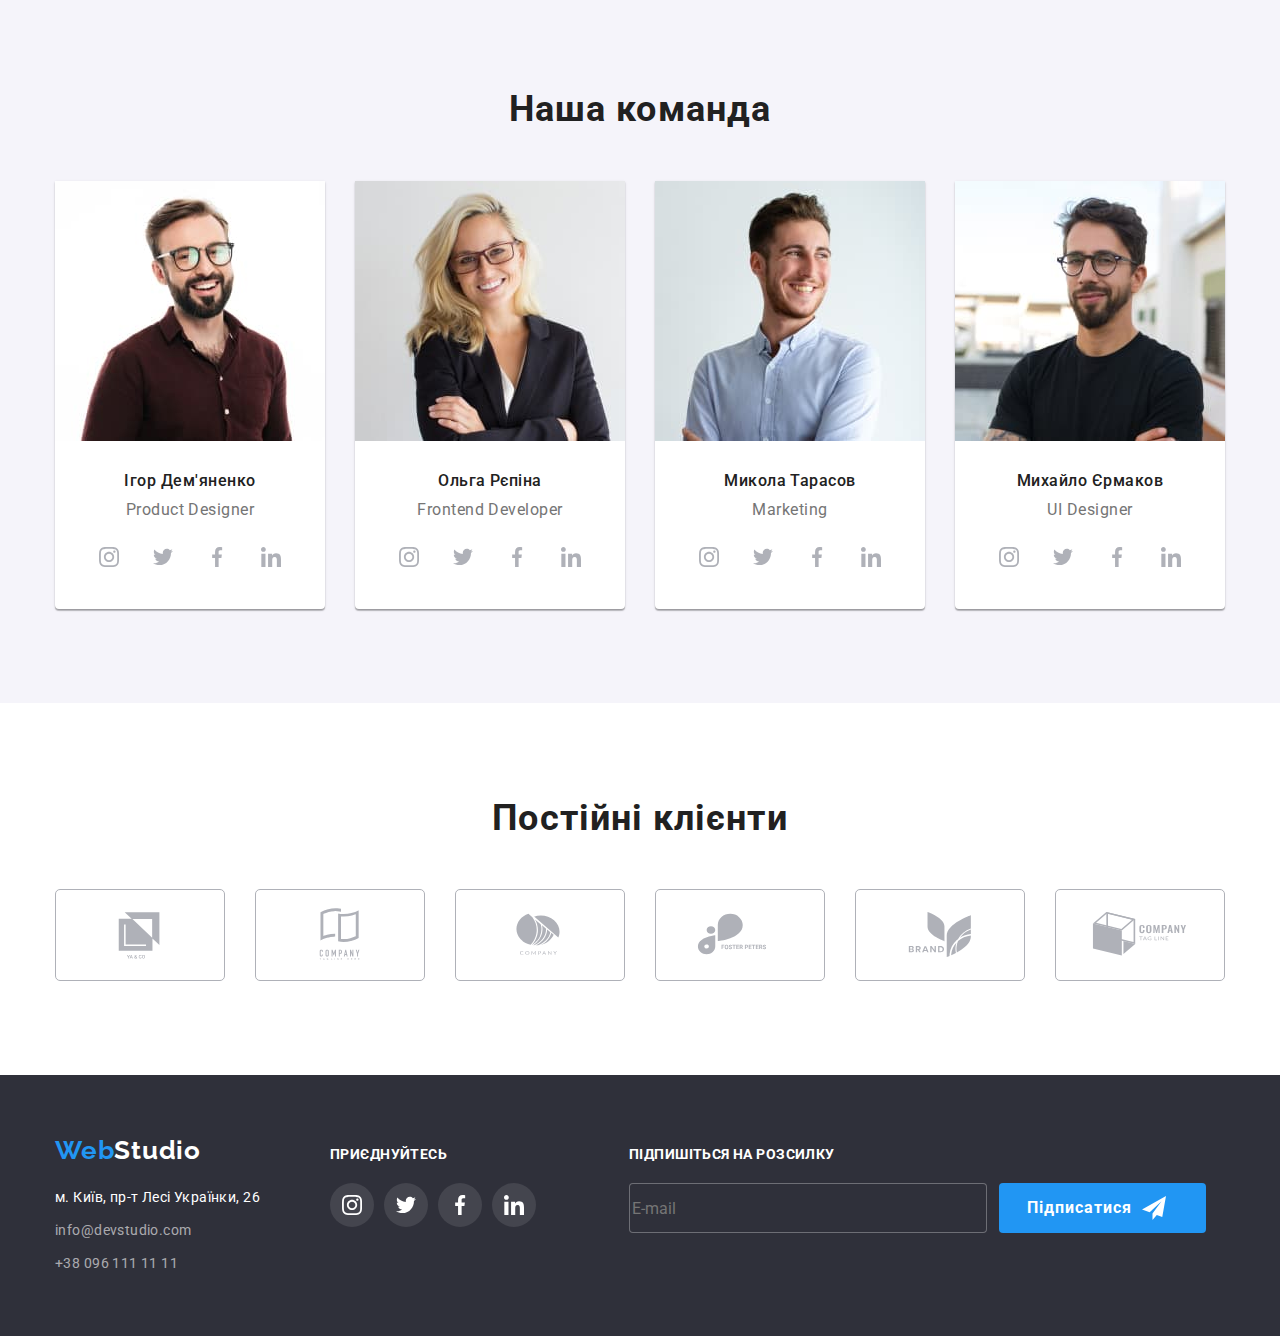
==== commit 064934cc: "дз6" ====
--- a/index.html
+++ b/index.html
@@ -5,8 +5,10 @@
     <meta http-equiv="X-UA-Compatible" content="IE=edge" />
     <meta name="viewport" content="width=device-width, initial-scale=1.0" />
     <title>Студія</title>
+    <link rel="preconnect" href="https://fonts.googleapis.com" />
+    <link rel="preconnect" href="https://fonts.gstatic.com" crossorigin />
     <link
-      href="https://fonts.googleapis.com/css2?family=Raleway:wght@700;900&family=Roboto:wght@400;500;700;900&display=swap"
+      href="https://fonts.googleapis.com/css2?family=Raleway:wght@700&family=Roboto:wght@400;500;700;900&display=swap"
       rel="stylesheet"
     />
     <link
@@ -15,104 +17,80 @@
     />
     <link rel="stylesheet" href="./css/styles.css" />
   </head>
-  <body>
-    <!--Logo line-->
+
+  <body class="site-body">
     <header class="header">
-      <div class="conteiner header-flex">
-        <a class="logo" href="./index.html"
-          >Web<span class="web">Studio</span></a
-        >
-        <nav class="main-nav">
-          <!--Site nav-->
-          <ul class="site-nav list">
-            <li class="item">
-              <a href="./index.html" class="link current">Студія</a>
-            </li>
-            <li class="item">
-              <a href="./portfolio.html" class="link">Портфоліо</a>
-            </li>
-            <li class="item">
-              <a href="#" class="link">Контакти</a>
+      <div class="container wrapper">
+        <nav class="header-container">
+          <a href="" class="header-logo link"
+            ><span class="span-logo">Web</span>Studio</a
+          >
+          <ul class="header-list list">
+            <li class="header-item">
+              <a class="header-link current link" href="./index.html">Студія</a>
+            </li>
+            <li class="header-item">
+              <a class="header-link link" href="./portfolio.html">Портфоліо</a>
+            </li>
+            <li class="header-item">
+              <a class="header-link link" href="">Контакти</a>
             </li>
           </ul>
         </nav>
-        <ul class="contacts list">
-          <li class="item">
-            <a href="mailto:info@devstudio.com" class="link mail">
-              <svg class="link-contact-icon" width="16px" height="12px">
-                <use href="./images/icons.svg#icon-email"></use></svg
+        <ul class="header-list-item list">
+          <li class="header-item">
+            <a class="header-mail link" href="mailto:info@devstudio.com">
+              <svg class="header-mail-item" width="16" height="12">
+                <use href="./images/symbol-defs.svg#icon-envelope"></use></svg
               >info@devstudio.com</a
             >
           </li>
-          <li class="item">
-            <a href="tel:+380961111111" class="link tel">
-              <svg class="link-contact-icon" width="10px" height="16px">
-                <use href="./images/icons.svg#icon-smartphone"></use>
-              </svg>
-              +38 096 111 11 11</a
+          <li class="header-item">
+            <a class="header-tel link" href="tel:+380961111111">
+              <svg class="header-tel-item" width="10" height="16">
+                <use href="./images/symbol-defs.svg#icon-smartphone"></use></svg
+              >+38 096 111 11 11</a
             >
           </li>
         </ul>
       </div>
     </header>
     <main>
-      <!--Hero-->
-      <section class="section hero">
-        <div class="conteiner">
-          <h1 class="hero-title">Ефективні рішення для вашого бізнесу</h1>
-          <button type="button" class="button primary" data-modal-open>
+      <section class="content overlay">
+        <div class="container">
+          <h1 class="content-title">Ефективні рішення для вашого бізнесу</h1>
+          <button type="button" class="content-btn link" data-modal-open>
             Замовити послугу
           </button>
         </div>
       </section>
-      <!--Features-->
-      <section class="section">
-        <div class="conteiner">
-          <h2 class="title-hidden">Особливості</h2>
-          <ul class="feature-list list">
-            <li class="item">
-              <div class="feature-box">
-                <svg class="feature-icon" width="70" height="70">
-                  <use href="./images/icons.svg#icon-antenna"></use>
-                </svg>
-              </div>
-              <h3 class="title radio">Увага до деталей</h3>
-              <p class="text">
+      <section class="text">
+        <div class="container">
+          <h2 class="subject">Наші переваги</h2>
+          <ul class="list">
+            <li class="list-desc icon-antenna">
+              <h3 class="text-caption">Увага до деталей</h3>
+              <p class="text-desc">
                 Ідейні міркування, і навіть початок повсякденної роботи з
                 формування позиції.
               </p>
             </li>
-            <li class="item">
-              <div class="feature-box">
-                <svg class="feature-icon" width="70" height="70">
-                  <use href="./images/icons.svg#icon-clock"></use>
-                </svg>
-              </div>
-              <h3 class="title">Пунктуальність</h3>
-              <p class="text">
+            <li class="list-desc icon-clock">
+              <h3 class="text-caption">Пунктуальність</h3>
+              <p class="text-desc">
                 Завдання організації, особливо рамки і місце навчання кадрів
                 тягне у себе.
               </p>
             </li>
-            <li class="item">
-              <div class="feature-box">
-                <svg class="feature-icon" width="70" height="70">
-                  <use href="./images/icons.svg#icon-diagram"></use>
-                </svg>
-              </div>
-              <h3 class="title">Планування</h3>
-              <p class="text">
+            <li class="list-desc icon-diagram">
+              <h3 class="text-caption">Планування</h3>
+              <p class="text-desc">
                 Так само консультація з широким активом значною мірою зумовлює.
               </p>
             </li>
-            <li class="item">
-              <div class="feature-box">
-                <svg class="feature-icon" width="70" height="70">
-                  <use href="./images/icons.svg#icon-astronaut"></use>
-                </svg>
-              </div>
-              <h3 class="title">Сучасні технології</h3>
-              <p class="text">
+            <li class="list-desc icon-astronaut">
+              <h3 class="text-caption">Сучасні технології</h3>
+              <p class="text-desc">
                 Значимість цих проблем настільки очевидна, що реалізація
                 планових завдань.
               </p>
@@ -120,200 +98,243 @@
           </ul>
         </div>
       </section>
-      <!--Work options-->
-      <section class="section no-padding">
-        <div class="conteiner">
-          <h2 class="section-title">Чим ми займаємося</h2>
-          <ul class="work-list list">
-            <li class="item">
-              <div class="work-box">
+      <section class="main">
+        <div class="container">
+          <h2 class="main-subtitle">Чим ми займаємося</h2>
+          <ul class="list">
+            <li>
+              <div class="main-list-img">
                 <img
-                  src="./images/photo5.jpg"
-                  alt="Людина працює за комп'ютером"
+                  src="./images/box-1.jpg"
+                  alt="програмуємо"
+                  class=""
+                  width="370"
+                  height="294"
                 />
-                <p class="work-text">Десктопні додатки</p>
-              </div>
-            </li>
-            <li class="item">
-              <div class="work-box">
+                <p class="label">Десктопні додатки</p>
+              </div>
+            </li>
+            <li>
+              <div class="main-list-img">
                 <img
-                  src="./images/photo6.jpg"
-                  alt="Людина на моніторі розглядає варіанти розмітки сайтів для мобільних пристроїв"
+                  src="./images/box-2.jpg"
+                  alt="тестуємо"
+                  class=""
+                  width="370"
+                  height="294"
                 />
-                <p class="work-text">Мобільні додатки</p>
-              </div>
-            </li>
-            <li class="item">
-              <div class="work-box">
+                <p class="label">Мобільні додатки</p>
+              </div>
+            </li>
+            <li>
+              <div class="main-list-img">
                 <img
-                  src="./images/photo7.jpg"
-                  alt="Людина розглядає на планшеті палітру кольорів"
+                  src="./images/box-3.jpg"
+                  alt="створюємо"
+                  class=""
+                  width="370"
+                  height="294"
                 />
-                <p class="work-text">Дизайнерські рішення</p>
+                <p class="label">Дизайнерські рішення</p>
               </div>
             </li>
           </ul>
         </div>
       </section>
-      <!--Our team-->
-      <section class="section team">
-        <div class="conteiner">
-          <h2 class="section-title">Наша команда</h2>
-          <ul class="team-list list">
-            <li class="item">
+      <section class="headline">
+        <div class="container">
+          <h2 class="headline-title">Наша команда</h2>
+          <ul class="list headline-container">
+            <li class="headline-img">
               <img
-                src="./images/photo1.jpg"
-                alt="Хлопець в окулярах та бородою щиро посміхається"
+                class=""
+                src="./images/img.jpg"
+                alt="Ігор Дем'яненко"
+                width="270"
+                height="260"
               />
-              <div class="team-content">
-                <h3 class="title">Ігор Дем'яненко</h3>
-                <p class="text">Product Designer</p>
-                <ul class="team-soc-list list">
-                  <li class="team-soc-item">
-                    <a href="" class="team-soc-link link">
-                      <svg class="team-soc-icon" width="20" height="20">
-                        <use href="./images/icons.svg#icon-instagram"></use>
-                      </svg>
-                    </a>
-                  </li>
-                  <li class="team-soc-item">
-                    <a href="" class="team-soc-link link">
-                      <svg class="team-soc-icon" width="20" height="20">
-                        <use href="./images/icons.svg#icon-twitter"></use>
-                      </svg>
-                    </a>
-                  </li>
-                  <li class="team-soc-item">
-                    <a href="" class="team-soc-link link">
-                      <svg class="team-soc-icon" width="20" height="20">
-                        <use href="./images/icons.svg#icon-facebook"></use>
-                      </svg>
-                    </a>
-                  </li>
-                  <li class="team-soc-item">
-                    <a href="" class="team-soc-link link">
-                      <svg class="team-soc-icon" width="20" height="20">
-                        <use href="./images/icons.svg#icon-linkedin"></use>
+              <div class="desc-text">
+                <h3 class="headline-desc">Ігор Дем'яненко</h3>
+                <p class="headline-text">Product Designer</p>
+                <ul class="headline-soc list">
+                  <li class="headline-social">
+                    <a href="" class="social-soc link">
+                      <svg class="headline-social-soc" width="20" height="20">
+                        <use
+                          href="./images/symbol-defs.svg#icon-instagram"
+                        ></use>
+                      </svg>
+                    </a>
+                  </li>
+                  <li class="headline-social">
+                    <a href="" class="social-soc link">
+                      <svg class="headline-social-soc" width="20" height="20">
+                        <use href="./images/symbol-defs.svg#icon-twitter"></use>
+                      </svg>
+                    </a>
+                  </li>
+                  <li class="headline-social">
+                    <a href="" class="social-soc link">
+                      <svg class="headline-social-soc" width="20" height="20">
+                        <use
+                          href="./images/symbol-defs.svg#icon-facebook"
+                        ></use>
+                      </svg>
+                    </a>
+                  </li>
+                  <li class="headline-social">
+                    <a href="" class="social-soc link">
+                      <svg class="headline-social-soc" width="20" height="20">
+                        <use
+                          href="./images/symbol-defs.svg#icon-linkedin"
+                        ></use>
                       </svg>
                     </a>
                   </li>
                 </ul>
               </div>
             </li>
-            <li class="item">
+            <li class="headline-img">
               <img
-                src="./images/photo2.jpg"
-                alt="Білява дівчина посміхається"
+                class=""
+                src="./images/img-1.jpg"
+                alt="Ольга Рєпіна"
+                width="270"
+                height="260"
               />
-              <div class="team-content">
-                <h3 class="title">Ольга Рєпіна</h3>
-                <p class="text">Frontend Developer</p>
-                <ul class="team-soc-list list">
-                  <li class="team-soc-item">
-                    <a href="" class="team-soc-link link">
-                      <svg class="team-soc-icon" width="20" height="20">
-                        <use href="./images/icons.svg#icon-instagram"></use>
-                      </svg>
-                    </a>
-                  </li>
-                  <li class="team-soc-item">
-                    <a href="" class="team-soc-link link">
-                      <svg class="team-soc-icon" width="20" height="20">
-                        <use href="./images/icons.svg#icon-twitter"></use>
-                      </svg>
-                    </a>
-                  </li>
-                  <li class="team-soc-item">
-                    <a href="" class="team-soc-link link">
-                      <svg class="team-soc-icon" width="20" height="20">
-                        <use href="./images/icons.svg#icon-facebook"></use>
-                      </svg>
-                    </a>
-                  </li>
-                  <li class="team-soc-item">
-                    <a href="" class="team-soc-link link">
-                      <svg class="team-soc-icon" width="20" height="20">
-                        <use href="./images/icons.svg#icon-linkedin"></use>
+              <div class="desc-text">
+                <h3 class="headline-desc">Ольга Рєпіна</h3>
+                <p class="headline-text">Frontend Developer</p>
+                <ul class="headline-soc list">
+                  <li class="headline-social">
+                    <a href="" class="social-soc link">
+                      <svg class="headline-social-soc" width="20" height="20">
+                        <use
+                          href="./images/symbol-defs.svg#icon-instagram"
+                        ></use>
+                      </svg>
+                    </a>
+                  </li>
+                  <li class="headline-social">
+                    <a href="" class="social-soc link">
+                      <svg class="headline-social-soc" width="20" height="20">
+                        <use href="./images/symbol-defs.svg#icon-twitter"></use>
+                      </svg>
+                    </a>
+                  </li>
+                  <li class="headline-social">
+                    <a href="" class="social-soc link">
+                      <svg class="headline-social-soc" width="20" height="20">
+                        <use
+                          href="./images/symbol-defs.svg#icon-facebook"
+                        ></use>
+                      </svg>
+                    </a>
+                  </li>
+                  <li class="headline-social">
+                    <a href="" class="social-soc link">
+                      <svg class="headline-social-soc" width="20" height="20">
+                        <use
+                          href="./images/symbol-defs.svg#icon-linkedin"
+                        ></use>
                       </svg>
                     </a>
                   </li>
                 </ul>
               </div>
             </li>
-            <li class="item">
+            <li class="headline-img">
               <img
-                src="./images/photo3.jpg"
-                alt="Хлопець в білій сорочці посміхається"
+                class=""
+                src="./images/img-2.jpg"
+                alt="Микола Тарасов"
+                width="270"
+                height="260"
               />
-              <div class="team-content">
-                <h3 class="title">Микола Тарасов</h3>
-                <p class="text">Marketing</p>
-                <ul class="team-soc-list list">
-                  <li class="team-soc-item">
-                    <a href="" class="team-soc-link link">
-                      <svg class="team-soc-icon" width="20" height="20">
-                        <use href="./images/icons.svg#icon-instagram"></use>
-                      </svg>
-                    </a>
-                  </li>
-                  <li class="team-soc-item">
-                    <a href="" class="team-soc-link link">
-                      <svg class="team-soc-icon" width="20" height="20">
-                        <use href="./images/icons.svg#icon-twitter"></use>
-                      </svg>
-                    </a>
-                  </li>
-                  <li class="team-soc-item">
-                    <a href="" class="team-soc-link link">
-                      <svg class="team-soc-icon" width="20" height="20">
-                        <use href="./images/icons.svg#icon-facebook"></use>
-                      </svg>
-                    </a>
-                  </li>
-                  <li class="team-soc-item">
-                    <a href="" class="team-soc-link link">
-                      <svg class="team-soc-icon" width="20" height="20">
-                        <use href="./images/icons.svg#icon-linkedin"></use>
+              <div class="desc-text">
+                <h3 class="headline-desc">Микола Тарасов</h3>
+                <p class="headline-text">Marketing</p>
+                <ul class="headline-soc list">
+                  <li class="headline-social">
+                    <a href="" class="social-soc link">
+                      <svg class="headline-social-soc" width="20" height="20">
+                        <use
+                          href="./images/symbol-defs.svg#icon-instagram"
+                        ></use>
+                      </svg>
+                    </a>
+                  </li>
+                  <li class="headline-social">
+                    <a href="" class="social-soc link">
+                      <svg class="headline-social-soc" width="20" height="20">
+                        <use href="./images/symbol-defs.svg#icon-twitter"></use>
+                      </svg>
+                    </a>
+                  </li>
+                  <li class="headline-social">
+                    <a href="" class="social-soc link">
+                      <svg class="headline-social-soc" width="20" height="20">
+                        <use
+                          href="./images/symbol-defs.svg#icon-facebook"
+                        ></use>
+                      </svg>
+                    </a>
+                  </li>
+                  <li class="headline-social">
+                    <a href="" class="social-soc link">
+                      <svg class="headline-social-soc" width="20" height="20">
+                        <use
+                          href="./images/symbol-defs.svg#icon-linkedin"
+                        ></use>
                       </svg>
                     </a>
                   </li>
                 </ul>
               </div>
             </li>
-            <li class="item">
+            <li class="headline-img">
               <img
-                src="./images/photo4.jpg"
-                alt="Чорнявий хлопець в окулярах та борідкою посміхається "
+                class=""
+                src="./images/img-3.jpg"
+                alt="Михайло Єрмаков"
+                width="270"
+                height="260"
               />
-              <div class="team-content">
-                <h3 class="title">Михайло Єрмаков</h3>
-                <p class="text">UI Designer</p>
-                <ul class="team-soc-list list">
-                  <li class="team-soc-item">
-                    <a href="" class="team-soc-link link">
-                      <svg class="team-soc-icon" width="20" height="20">
-                        <use href="./images/icons.svg#icon-instagram"></use>
-                      </svg>
-                    </a>
-                  </li>
-                  <li class="team-soc-item">
-                    <a href="" class="team-soc-link link">
-                      <svg class="team-soc-icon" width="20" height="20">
-                        <use href="./images/icons.svg#icon-twitter"></use>
-                      </svg>
-                    </a>
-                  </li>
-                  <li class="team-soc-item">
-                    <a href="" class="team-soc-link link">
-                      <svg class="team-soc-icon" width="20" height="20">
-                        <use href="./images/icons.svg#icon-facebook"></use>
-                      </svg>
-                    </a>
-                  </li>
-                  <li class="team-soc-item">
-                    <a href="" class="team-soc-link link">
-                      <svg class="team-soc-icon" width="20" height="20">
-                        <use href="./images/icons.svg#icon-linkedin"></use>
+              <div class="desc-text">
+                <h3 class="headline-desc">Михайло Єрмаков</h3>
+                <p class="headline-text">UI Designer</p>
+                <ul class="headline-soc list">
+                  <li class="headline-social">
+                    <a href="" class="social-soc link">
+                      <svg class="headline-social-soc" width="20" height="20">
+                        <use
+                          href="./images/symbol-defs.svg#icon-instagram"
+                        ></use>
+                      </svg>
+                    </a>
+                  </li>
+                  <li class="headline-social">
+                    <a href="" class="social-soc link">
+                      <svg class="headline-social-soc" width="20" height="20">
+                        <use href="./images/symbol-defs.svg#icon-twitter"></use>
+                      </svg>
+                    </a>
+                  </li>
+                  <li class="headline-social">
+                    <a href="" class="social-soc link">
+                      <svg class="headline-social-soc" width="20" height="20">
+                        <use
+                          href="./images/symbol-defs.svg#icon-facebook"
+                        ></use>
+                      </svg>
+                    </a>
+                  </li>
+                  <li class="headline-social">
+                    <a href="" class="social-soc link">
+                      <svg class="headline-social-soc" width="20" height="20">
+                        <use
+                          href="./images/symbol-defs.svg#icon-linkedin"
+                        ></use>
                       </svg>
                     </a>
                   </li>
@@ -323,49 +344,49 @@
           </ul>
         </div>
       </section>
-      <section class="section client">
-        <div class="conteiner">
-          <h2 class="section-title">Постійні клієнти</h2>
-          <ul class="client-list list">
-            <li class="client-item">
-              <a href="" class="client-link link">
-                <svg class="client-soc-icon" width="106" height="60">
-                  <use href="./images/icons.svg#icon-yaco"></use>
-                </svg>
-              </a>
-            </li>
-            <li class="client-item">
-              <a href="" class="client-link link">
-                <svg class="client-soc-icon" width="106" height="60">
-                  <use href="./images/icons.svg#icon-tagline"></use>
-                </svg>
-              </a>
-            </li>
-            <li class="client-item">
-              <a href="" class="client-link link">
-                <svg class="client-soc-icon" width="106" height="60">
-                  <use href="./images/icons.svg#icon-company-three"></use>
-                </svg>
-              </a>
-            </li>
-            <li class="client-item">
-              <a href="" class="client-link link">
-                <svg class="client-soc-icon" width="106" height="60">
-                  <use href="./images/icons.svg#icon-foster-peters"></use>
-                </svg>
-              </a>
-            </li>
-            <li class="client-item">
-              <a href="" class="client-link link">
-                <svg class="client-soc-icon" width="106" height="60">
-                  <use href="./images/icons.svg#icon-brand"></use>
-                </svg>
-              </a>
-            </li>
-            <li class="client-item">
-              <a href="" class="client-link link">
-                <svg class="client-soc-icon" width="106" height="60">
-                  <use href="./images/icons.svg#icon-company-tagline"></use>
+      <section class="company">
+        <div class="container">
+          <h2 class="logo-container">Постійні клієнти</h2>
+          <ul class="company-container list">
+            <li class="company-list">
+              <a href="" class="company-container-list link">
+                <svg width="106" height="60">
+                  <use href="./images/symbol-defs.svg#icon-Logo-1"></use>
+                </svg>
+              </a>
+            </li>
+            <li class="company-list">
+              <a href="" class="company-container-list link">
+                <svg width="106" height="60">
+                  <use href="./images/symbol-defs.svg#icon-Logo-2"></use>
+                </svg>
+              </a>
+            </li>
+            <li class="company-list">
+              <a href="" class="company-container-list link">
+                <svg width="106" height="60">
+                  <use href="./images/symbol-defs.svg#icon-Logo-3"></use>
+                </svg>
+              </a>
+            </li>
+            <li class="company-list">
+              <a href="" class="company-container-list link">
+                <svg width="106" height="60">
+                  <use href="./images/symbol-defs.svg#icon-Logo-4"></use>
+                </svg>
+              </a>
+            </li>
+            <li class="company-list">
+              <a href="" class="company-container-list link">
+                <svg width="106" height="60">
+                  <use href="./images/symbol-defs.svg#icon-Logo-5"></use>
+                </svg>
+              </a>
+            </li>
+            <li class="company-list">
+              <a href="" class="company-container-list link">
+                <svg width="106" height="60">
+                  <use href="./images/symbol-defs.svg#icon-Logo-6"></use>
                 </svg>
               </a>
             </li>
@@ -373,81 +394,162 @@
         </div>
       </section>
     </main>
-    <!--Footer-->
-    <footer class="section-basement">
-      <div class="conteiner">
-        <!--Address-->
-        <div class="address">
-          <a class="logo-secondari" href="./index.html"
-            >Web<span class="web-secondari">Studio</span></a
+    <footer class="footer">
+      <div class="container adress-part">
+        <div class="">
+          <a class="footer-logo link" href=""
+            ><span class="footer-span-logo">Web</span>Studio</a
           >
-          <address>
-            <ul class="address-list list">
-              <li class="map-link">
+          <address class="footer-address">
+            <ul class="list foter-list">
+              <li class="list-footer">
                 <a
+                  class="footer-address-gps link"
                   href="https://goo.gl/maps/CPtrU1FHBa2aNyZL9"
                   target="_blank"
                   rel="noopener noreferrer nofollow"
-                  class="link"
                   >м. Київ, пр-т Лесі Українки, 26</a
                 >
               </li>
-              <li class="mail-link">
-                <a href="mailto:info@devstudio.com" class="link"
+              <li class="list-footer">
+                <a class="footer-mail link" href="mailto:info@devstudio.com"
                   >info@devstudio.com</a
                 >
               </li>
-              <li class="tel-link">
-                <a href="tel:+380961111111" class="link">+38 096 111 11 11</a>
+              <li>
+                <a class="footer-tel link" href="tel:+380961111111"
+                  >+38 096 111 11 11</a
+                >
               </li>
             </ul>
           </address>
         </div>
-        <!--Social networks-->
-        <div class="social">
-          <h2 class="social-title">Приєднуйтесь</h2>
-          <ul class="address-soc-list list">
-            <li class="address-soc-item">
-              <a href="" class="address-soc-link link">
-                <svg class="address-soc-icon" width="20" height="20">
-                  <use href="./images/icons.svg#icon-instagram"></use>
-                </svg>
-              </a>
-            </li>
-            <li class="address-soc-item">
-              <a href="" class="address-soc-link link">
-                <svg class="address-soc-icon" width="20" height="20">
-                  <use href="./images/icons.svg#icon-twitter"></use>
-                </svg>
-              </a>
-            </li>
-            <li class="address-soc-item">
-              <a href="" class="address-soc-link link">
-                <svg class="address-soc-icon" width="20" height="20">
-                  <use href="./images/icons.svg#icon-facebook"></use>
-                </svg>
-              </a>
-            </li>
-            <li class="address-soc-item">
-              <a href="" class="address-soc-link link">
-                <svg class="address-soc-icon" width="20" height="20">
-                  <use href="./images/icons.svg#icon-linkedin"></use>
+        <div class="social-container">
+          <h2 class="soc-title">Приєднуйтесь</h2>
+          <ul class="footer-soc-title list">
+            <li class="footer-social">
+              <a href="" class="footer-social-soc link">
+                <svg width="20" height="20">
+                  <use href="./images/symbol-defs.svg#icon-instagram"></use>
+                </svg>
+              </a>
+            </li>
+            <li class="footer-social">
+              <a href="" class="footer-social-soc link">
+                <svg width="20" height="20">
+                  <use href="./images/symbol-defs.svg#icon-twitter"></use>
+                </svg>
+              </a>
+            </li>
+            <li class="footer-social">
+              <a href="" class="footer-social-soc link">
+                <svg width="20" height="20">
+                  <use href="./images/symbol-defs.svg#icon-facebook"></use>
+                </svg>
+              </a>
+            </li>
+            <li class="footer-social">
+              <a href="" class="footer-social-soc link">
+                <svg width="20" height="20">
+                  <use href="./images/symbol-defs.svg#icon-linkedin"></use>
                 </svg>
               </a>
             </li>
           </ul>
         </div>
+        <form class="form-mailing-list">
+          <div class="mailing-list">
+            <h2 class="mailing-list-title">Підпишіться на розсилку</h2>
+            <div class="mailing-list-footer">
+              <label>
+                <input
+                  type="email"
+                  name="user-email"
+                  placeholder="E-mail"
+                  required
+                  class="mailing-list-mail"
+                />
+              </label>
+              <button type="submit" class="mailing-list-btn">
+                Підписатися
+                <svg class="mailing-list-icon" width="24" height="24">
+                  <use href="./images/symbol-defs.svg#icon-icon-send-1"></use>
+                </svg>
+              </button>
+            </div>
+          </div>
+        </form>
       </div>
     </footer>
     <div class="backdrop is-hidden" data-modal>
       <div class="modal">
         <button type="button" class="modal-close" data-modal-close>
           <svg class="modal-close-icon" width="18" height="18">
-            <use href="./images/icons.svg#icon-close"></use>
+            <use href="./images/symbol-defs.svg#icon-close"></use>
           </svg>
         </button>
+        <p class="form-title">Залиште свої дані, ми вам передзвонимо</p>
+        <form class="modal-form">
+          <label class="modal-title">Ім'я</label>
+          <div class="input-wrap">
+            <input
+              type="text"
+              name="user-name"
+              placeholder="Введіть ім'я"
+              class="modal-input"
+              required
+            />
+            <svg class="icon-wrap" width="18" height="18">
+              <use href="./images/symbol-defs.svg#icon-person-black"></use>
+            </svg>
+          </div>
+          <label class="modal-title">Телефон</label>
+          <div class="input-wrap">
+            <input
+              type="tel"
+              name="user-phone"
+              placeholder="Номер телефону"
+              class="modal-input"
+              required
+            />
+            <svg class="icon-wrap" width="18" height="18">
+              <use href="./images/symbol-defs.svg#icon-phone-black"></use>
+            </svg>
+          </div>
+          <label class="modal-title">Пошта</label>
+          <div class="input-wrap">
+            <input
+              type="email"
+              name="user-email"
+              placeholder="Пошта"
+              class="modal-input"
+              required
+            />
+            <svg class="icon-wrap" width="18" height="18">
+              <use href="./images/symbol-defs.svg#icon-email-black"></use>
+            </svg>
+          </div>
+          <label class="modal-title">Коментар</label>
+          <div class="form-textarea">
+            <textarea
+              name="feedback"
+              rows="5"
+              placeholder="Введіть текст"
+              class="modal-textarea"
+            ></textarea>
+          </div>
+          <div class="input-wrap-submit">
+            <label class="modal-title-submit">
+              <input class="checkbox" type="checkbox" name="hobby" checked />
+              <span class="icon-checkbox"></span>
+              Погоджуюся з розсилкою та приймаю
+              <span class="span-text">Умови договору</span></label
+            >
+          </div>
+          <button type="submit" class="form-btn">Відправити</button>
+        </form>
       </div>
     </div>
-    <script src="./js/modal.js"></script>
+    <script src="./Js/modal.js"></script>
   </body>
 </html>
--- a/css/styles.css
+++ b/css/styles.css
@@ -1,689 +1,870 @@
-/* цвет основного текста #212121 */
-/* вторичный цвет текста #757575 */
-/* белый #FFFFFF */
-/* акцент #2196F3 */
-/* цвет ссылок подвала rgba(255, 255, 255, 0.6) */
-/* цвет кнопок поротфолио #F5F4FA */
-/* цвет активной кнопки #188CE8 */
-/* фон шапки и подвала #2F303A */
-/* цвет обводки карточек #EEEEEE */
-
-:root {
-  --primary-text-color: #212121;
-  --title-text-color: #757575;
-  --basement-text-color: rgba(255, 255, 255, 0.6);
-  --white-color: #FFFFFF;
-  --black-color: #000000;
-  --accent-color: #2196F3;
-  --primary-btn-color: #F5F4FA;
-  --activ-btn-color: #188CE8;
-  --hero-bcgnd-color: #2F303A;
-  --head-bcgnd-color: #ECECEC;
-  --border-color: #EEEEEE;
-  --border-client-color: #AFB1B8;
-  --adress-icon-color: rgba(255, 255, 255, 0.1);
-  --top-texbgnd-color: rgba(33, 150, 243, 0.9);
-  --backdrop-color: rgba(0, 0, 0, 0.2);
-}
-
-body {
+.site-body {
   font-family: 'Roboto', sans-serif;
-  font-size: 14px;
-  letter-spacing: 0.03em;
-  color: var(--primary-text-color);
-
-  background-color: var(--white-color);
-}
-
-.section {
-  padding-top: 94px;
-  padding-bottom: 94px;
-}
-
+  background: #FFFFFF;
+
+}
+
+.list {
+  list-style: none;
+  display: flex;
+  gap: 30px;
+}
+
+.link {
+  text-decoration: none;
+}
+
+.link:hover {
+  color: #2196F3;
+}
+
+.link:focus {
+  color: #2196F3;
+}
+
+p,
+h1,
+h2,
+h3,
+h4,
+h5,
+h6 {
+  margin: 0;
+}
+
+ul,
+ol {
+  margin: 0;
+  padding-left: 0;
+}
+
+img {
+  display: block;
+}
+
+.current {
+  position: relative;
+  bottom: 0;
+}
+
+.current::after {
+  position: absolute;
+  bottom: -32px;
+  content: '';
+  display: block;
+  width: 100%;
+  height: 4px;
+  background-color: #2196F3;
+  border-radius: 2px;
+}
+
+/*------------------------HEADER----------------*/
 .header {
-  padding-top: 0;
-  padding-bottom: 0;
-  border-bottom-width: 1px;
-  border-bottom-style: solid;
-  border-bottom-color: var(--head-bcgnd-color);
-}
-
-.section.no-padding {
-  padding-top: 0;
-}
-
-.conteiner {
+  background: #FFFFFF;
+  padding-top: 24px;
+  padding-bottom: 25px;
+}
+
+.container {
   width: 1200px;
   padding-left: 15px;
   padding-right: 15px;
   margin: 0 auto;
 }
 
-.list {
-  list-style: none;
-  padding: 0;
-  margin: 0;
-}
-
-img {
-  display: block;
-  max-width: 100%;
-  height: auto;
-}
-
-/* Logo line */
-
-.header-flex {
-  display: flex;
-}
-
-.main-nav {
-  display: flex;
-  align-items: center;
-  margin-right: auto;
-}
-
-.logo {
-  display: inline-block;
-  font-family: 'Raleway';
+.wrapper {
+  display: flex;
+  justify-content: space-between;
+  align-items: center;
+}
+
+.header-container {
+  display: flex;
+  align-items: center;
+}
+
+.content-btn {
+  cursor: pointer;
+  border-radius: 4px;
+  background: #2196F3;
+  box-shadow: 0px 4px 4px rgba(0, 0, 0, 0.15);
+}
+
+.header-logo {
+  font-family: 'Raleway', sans-serif;
+  font-weight: 700;
   font-size: 26px;
   line-height: 1.19;
-  text-decoration: none;
-  color: var(--accent-color);
-
-  margin-right: 93px;
-  padding-top: 24px;
-  padding-bottom: 25px;
-}
-
-.web {
-  text-decoration: none;
-  color: var(--black-color);
-}
-
-/* Site nav */
-
-.site-nav {
-  display: flex;
-}
-
-.site-nav .item:not(:last-child) {
-  margin-right: 50px;
-}
-
-.site-nav .link {
-  display: block;
-  font-style: normal;
+  letter-spacing: 0.03em;
+  color: #000000;
+  transition-property: color;
+  transition-duration: 250ms;
+  transition-timing-function: cubic-bezier(0.4, 0, 0.2, 1);
+}
+
+.header-list {
+  margin-left: 93px;
+}
+
+.header-list-item {
+  display: flex;
+}
+
+.header-list .header-link.current {
+  color: #2196F3;
+}
+
+.span-logo {
+  color: #2196F3;
+}
+
+.header-link {
   font-weight: 500;
   font-size: 14px;
   line-height: 1.14;
   letter-spacing: 0.02em;
-  text-decoration: none;
-  color: var(--primary-text-color);
-
-  padding-top: 32px;
-  padding-bottom: 32px;
-  transition: color 250ms cubic-bezier(0.4, 0, 0.2, 1);
-}
-
-.site-nav .link:hover,
-.site-nav .link:focus {
-  color: var(--accent-color);
-}
-
-.site-nav .link.current {
-  color: var(--accent-color);
-}
-
-.site-nav .link.current::after {
-  content: '';
-  display: flex;
-  background-color: var(--accent-color);
-  width: 100%;
-  height: 4px;
-  border-radius: 2px;
-  transform: translateY(32px);
-  position: relative;
-}
-
-.contacts {
-  display: flex;
-}
-
-.contacts .link-contact-icon {
-  margin-right: 10px;
-  vertical-align: middle;
-  fill: currentColor;
-}
-
-.contacts .item:not(:last-child) {
-  margin-right: 50px;
-}
-
-.contacts .link {
-  display: flex;
+  color: #212121;
+  transition-property: color;
+  transition-duration: 250ms;
+  transition-timing-function: cubic-bezier(0.4, 0, 0.2, 1);
+}
+
+
+.header-mail {
   font-weight: 500;
   font-size: 14px;
   line-height: 1.14;
   letter-spacing: 0.02em;
-  text-decoration: none;
-  color: var(--title-text-color);
-  align-items: center;
-  padding-top: 32px;
-  padding-bottom: 32px;
-  transition: color 250ms cubic-bezier(0.4, 0, 0.2, 1);
-}
-
-.contacts .link:hover,
-.contacts .link:focus {
-  color: var(--accent-color);
-
-}
-
-/* Hero */
-
-.section.hero {
-  text-align: center;
-  background-color: var(--hero-bcgnd-color);
-  background-image: linear-gradient(rgba(47, 48, 58, 0.4), rgba(47, 48, 58, 0.4)), url(../images/hero.jpg);
-  background-repeat: no-repeat;
-  background-position: center;
-  background-size: cover;
-  max-width: 1600px;
-  margin: 0 auto;
+  color: #757575;
+  display: flex;
+  align-items: center;
+  transition-property: color;
+  transition-duration: 250ms;
+  transition-timing-function: cubic-bezier(0.4, 0, 0.2, 1);
+}
+
+.header-mail-item {
+  fill: currentColor;
+  margin-right: 10px;
+}
+
+.header-tel-item {
+  fill: currentColor;
+  margin-right: 10px;
+}
+
+.header-tel {
+  font-weight: 500;
+  font-size: 14px;
+  line-height: 1.14;
+  letter-spacing: 0.02em;
+  color: #757575;
+  display: flex;
+  align-items: center;
+  transition-property: color;
+  transition-duration: 250ms;
+  transition-timing-function: cubic-bezier(0.4, 0, 0.2, 1);
+}
+
+.header-item {}
+
+.header-list-item {
+  display: flex;
+  align-items: center;
+}
+
+/*-------------------------MAIN-------------------*/
+.content {
+  background: #2F303A;
   padding-top: 200px;
   padding-bottom: 200px;
 }
 
-.hero-title {
+.overlay {
+  max-width: 1600px;
+  height: 600px;
+  margin-left: auto;
+  margin-right: auto;
+  background-image: linear-gradient(rgba(47, 48, 58, 0.4), rgba(47, 48, 58, 0.4)),
+    url(../images/Imgb-1.jpg);
+
+  background-size: cover;
+  background-position: center;
+  background-repeat: no-repeat;
+}
+
+.content-title {
   font-weight: 900;
   font-size: 44px;
   line-height: 1.36;
+  text-align: center;
   letter-spacing: 0.06em;
   text-transform: uppercase;
-  color: var(--white-color);
+  color: #FFFFFF;
   width: 696px;
-  margin: 30px auto;
-}
-
-/* Features */
-
-.feature-list {
-  display: flex;
-
-}
-
-.feature-list .item {
-  width: calc((100%-90)/4);
-}
-
-.feature-list .item:not(:last-child) {
-  margin-right: 30px;
-}
-
-.feature-list .title {
-  font-weight: 700;
-  font-size: 14px;
-  line-height: 1.14;
-  text-transform: uppercase;
-  margin-top: 0;
-  margin-bottom: 10px;
-}
-
-.feature-box {
-  display: flex;
-  align-items: center;
-  justify-content: center;
-  width: 270px;
-  height: 120px;
-  border-radius: 4px;
-  background-color: var(--primary-btn-color);
+  margin-left: 452px;
+  margin-right: 452px;
+  margin: 0 auto;
   margin-bottom: 30px;
-  transition: drop-shadow 250ms cubic-bezier(0.4, 0, 0.2, 1);
-}
-
-.feature-box:hover,
-.feature-box:focus {
-  filter: drop-shadow(0px 4px 4px rgba(0, 0, 0, 0.25));
-
-}
-
-.feature-list .text {
-  font-weight: 400;
-  line-height: 1.71;
-  color: var(--title-text-color);
-  margin-top: 0;
-  margin-bottom: 0;
-}
-
-.title-hidden {
+}
+
+.content-btn {
+  font-family: inherit;
+  font-weight: 700;
+  font-size: 16px;
+  line-height: 1.88;
+  letter-spacing: 0.06em;
+  color: #FFFFFF;
+  margin: 0 auto;
+  display: flex;
+  padding: 10px 32px;
+  background: #2196F3;
+  border: 4px solid #2196F3;
+  transition-property: background-color, transform;
+  transition-duration: 250ms;
+  transition-timing-function: cubic-bezier(0.4, 0, 0.2, 1);
+}
+
+.text {
+  padding-top: 94px;
+  padding-bottom: 94px;
+}
+
+.subject {
+  font-weight: 700;
+  font-size: 24px;
+  line-height: 1.19;
+  align-items: center;
+  text-align: center;
   position: absolute;
-  white-space: nowrap;
   width: 1px;
   height: 1px;
+  margin: -1px;
+  border: 0;
+  padding: 0;
+
+  white-space: nowrap;
+  clip-path: inset(100%);
+  clip: rect(0 0 0 0);
   overflow: hidden;
-  border: 0;
-  clip: rect(0 0 0 0);
-  clip-path: inset(50%);
-  margin: -1px;
-}
-
-/* Work options */
-
-.section-title {
+}
+
+.icon-antenna::before {
+  display: block;
+  content: "";
+  height: 120px;
+  background: #F5F4FA;
+  border-radius: 4px;
+  background-image: url(../images/antenna-1.svg);
+  background-repeat: no-repeat;
+  background-position: center;
+  margin-bottom: 30px;
+}
+
+.icon-clock::before {
+  display: block;
+  content: "";
+  height: 120px;
+  background: #F5F4FA;
+  border-radius: 4px;
+  background-image: url(../images/clock-1.svg);
+  background-repeat: no-repeat;
+  background-position: center;
+  margin-bottom: 30px;
+}
+
+.icon-diagram::before {
+  display: block;
+  content: "";
+  height: 120px;
+  background: #F5F4FA;
+  border-radius: 4px;
+  background-image: url(../images/diagram-1.svg);
+  background-repeat: no-repeat;
+  background-position: center;
+  margin-bottom: 30px;
+}
+
+.icon-astronaut::before {
+  display: block;
+  content: "";
+  height: 120px;
+  background: #F5F4FA;
+  border-radius: 4px;
+  background-image: url(../images/astronaut-1.svg);
+  background-repeat: no-repeat;
+  background-position: center;
+  margin-bottom: 30px;
+}
+
+.text-caption {
+  font-weight: 700;
+  font-size: 14px;
+  line-height: 1.14;
+  letter-spacing: 0.03em;
+  text-transform: uppercase;
+  color: #212121;
+  margin-bottom: 10px;
+}
+
+.text-desc {
+  font-size: 14px;
+  line-height: 1.71;
+  letter-spacing: 0.03em;
+  color: #757575;
+}
+
+.list-desc {
+  width: 270px;
+}
+
+.main {
+  padding-bottom: 94px;
+}
+
+.main-subtitle {
+  font-weight: 700;
   font-size: 36px;
-  line-height: 1.17;
-  text-align: center;
-  margin-top: 0;
+  line-height: 1.16;
+  text-align: center;
+  letter-spacing: 0.03em;
+  color: #212121;
   margin-bottom: 50px;
 }
 
-.work-list {
-  display: flex;
-  justify-content: center;
-}
-
-.work-box {
+
+.main-list-img {
   position: relative;
 }
 
-.work-text {
+.label {
+  font-weight: 700;
+  font-size: 14px;
+  line-height: 1.14;
+  text-align: center;
+  letter-spacing: 0.03em;
+  text-transform: uppercase;
+  color: #FFFFFF;
+}
+
+.label {
+  position: absolute;
+  width: 370px;
+  height: 70px;
+  background: rgba(47, 48, 58, 0.8);
+  padding-top: 27px;
   bottom: 0;
-  position: absolute;
-  display: flex;
-  align-items: center;
-  justify-content: center;
-  background-color: rgba(47, 48, 58, 0.8);
-  width: 100%;
-  height: 70px;
-  font-weight: 700;
-  line-height: 1.14;
-  margin: 0;
-  text-transform: uppercase;
-  color: var(--white-color);
-}
-
-.work-list .item:not(:last-child) {
-  margin-right: 30px;
-}
-
-/* Our team */
-
-.team {
-  background-color: var(--primary-btn-color);
-}
-
-.team-list {
-  display: flex;
-}
-
-.team-list .item {
-  background: var(--white-color);
-  margin-top: 0;
-  margin-bottom: 0;
+}
+
+.headline {
+  background: #F5F4FA;
+  padding-top: 94px;
+  padding-bottom: 94px;
+}
+
+.headline-title {
+  font-weight: 700;
+  font-size: 36px;
+  line-height: 1.16;
+  text-align: center;
+  letter-spacing: 0.03em;
+  color: #212121;
+  margin-bottom: 50px;
+}
+
+.headline-container {}
+
+.headline-img {
+  background: #FFFFFF;
   box-shadow: 0px 1px 3px rgba(0, 0, 0, 0.12), 0px 1px 1px rgba(0, 0, 0, 0.14), 0px 2px 1px rgba(0, 0, 0, 0.2);
   border-radius: 0px 0px 4px 4px;
 }
 
-.team-list .item:not(:last-child) {
-  margin-right: 30px;
-}
-
-.team-list .title {
+.headline-desc {
   font-weight: 500;
   font-size: 16px;
   line-height: 1.19;
   text-align: center;
-  margin-top: 0;
+  letter-spacing: 0.03em;
+  color: #212121;
   margin-bottom: 10px;
 }
 
-.team-list .text {
-  font-size: 16px;
+.headline-text {
   line-height: 1.19;
   text-align: center;
-  color: var(--title-text-color);
-  margin-top: 0;
-  margin-bottom: 16px;
-}
-
-.team-list .team-content {
+  letter-spacing: 0.03em;
+  color: #757575;
+}
+
+.desc-text {
   padding-top: 30px;
   padding-bottom: 30px;
 }
 
-.team-soc-list {
+.headline-soc {
   display: flex;
   justify-content: center;
   gap: 10px;
-}
-
-.team-soc-item {
+  margin-top: 16px;
+}
+
+.headline-social {
   width: 44px;
   height: 44px;
 }
 
-.team-soc-link {
+.social-soc {
   width: 100%;
   height: 100%;
-  background-color: var(--white-color);
   border-radius: 50%;
   display: flex;
   align-items: center;
   justify-content: center;
-  transition: background-color 250ms cubic-bezier(0.4, 0, 0.2, 1);
-}
-
-.team-soc-link:hover,
-.team-soc-link:focus {
-  background-color: var(--accent-color);
-}
-
-.team-soc-link:hover .team-soc-icon,
-.team-soc-link:focus .team-soc-icon {
-  fill: var(--white-color);
-
-}
-
-.team-soc-icon {
-  fill: var(--border-client-color);
-  transition: fill 250ms cubic-bezier(0.4, 0, 0.2, 1);
-}
-
-/*Clients*/
-
-.client-list {
+  fill: #AFB1B8;
+  transition-property: fill, background-color;
+  transition-duration: 250ms;
+  transition-timing-function: cubic-bezier(0.4, 0, 0.2, 1);
+}
+
+.social-soc:hover,
+.social-soc:focus {
+  background-color: #2196F3;
+  fill: #FFFFFF;
+}
+
+.company {
+  padding-top: 94px;
+  padding-bottom: 94px;
+}
+
+.logo-container {
+  font-weight: 700;
+  font-size: 36px;
+  line-height: 42px;
+  text-align: center;
+  letter-spacing: 0.03em;
+  color: #212121;
+  margin-bottom: 50px;
+}
+
+.company-container {
   display: flex;
   gap: 30px;
 }
 
-.client-item {
-  width: calc((100%-150px)/6);
+.company-list {
+  width: calc((100% - 150px) / 6);
   height: 92px;
 }
 
-.client-link {
+.company-container-list {
   width: 100%;
   height: 100%;
-  border: 1px solid var(--border-client-color);
-  border-radius: 4px;
+  border: 1px solid #AFB1B8;
+  border-radius: 5px;
   display: flex;
   align-items: center;
   justify-content: center;
-  transition: border-color 250ms cubic-bezier(0.4, 0, 0.2, 1);
-}
-
-.client-link:hover,
-.client-link:focus {
-  border-color: var(--accent-color);
-}
-
-.client-soc-icon {
-  fill: var(--border-client-color);
-  transition: fill 250ms cubic-bezier(0.4, 0, 0.2, 1);
-}
-
-.client-link:hover .client-soc-icon,
-.client-link:focus .client-soc-icon {
-  fill: var(--accent-color);
-}
-
-/* Button */
-
-.button {
-  border: 1px solid transparent;
-  color: var(--white-color);
-}
-
-.button.primary {
+  fill: #AFB1B8;
+  transition-property: border, fill;
+  transition-duration: 250ms;
+  transition-timing-function: cubic-bezier(0.4, 0, 0.2, 1);
+}
+
+.company-container-list:hover,
+.company-container-list:focus {
+  fill: #2196F3;
+  border: 1px solid #2196F3
+}
+
+/*-----------------------FOOTER-------------------------*/
+.footer {
+  background: #2F303A;
+  padding-top: 60px;
+  padding-bottom: 60px;
+}
+
+.adress-part {
+  display: flex;
+  align-items: baseline
+}
+
+.footer-address {
+  font-style: normal;
+  margin-top: 20px;
+}
+
+.foter-list {
+  display: inline;
+}
+
+.footer-logo {
+  font-family: 'Raleway', sans-serif;
+  font-weight: 700;
+  font-size: 26px;
+  line-height: 1.19;
+  letter-spacing: 0.03em;
+  color: #FFFFFF;
+  transition-duration: 250ms;
+  transition-timing-function: cubic-bezier(0.4, 0, 0.2, 1);
+}
+
+.footer-span-logo {
+  color: #2196F3;
+}
+
+.list-footer:not(:last-child) {
+  margin-bottom: 9px;
+
+}
+
+.footer-address-gps {
+  margin-bottom: 9px;
+  font-size: 14px;
+  line-height: 1.71;
+  letter-spacing: 0.03em;
+  color: #FFFFFF;
+  transition-duration: 250ms;
+  transition-timing-function: cubic-bezier(0.4, 0, 0.2, 1);
+
+}
+
+.footer-mail {
+  margin-bottom: 9px;
+  font-size: 14px;
+  line-height: 1.71;
+  letter-spacing: 0.03em;
+  color: rgba(255, 255, 255, 0.6);
+  transition-duration: 250ms;
+  transition-timing-function: cubic-bezier(0.4, 0, 0.2, 1);
+}
+
+.footer-tel {
+  font-size: 14px;
+  line-height: 1.71;
+  letter-spacing: 0.03em;
+  color: rgba(255, 255, 255, 0.6);
+  transition-duration: 250ms;
+  transition-timing-function: cubic-bezier(0.4, 0, 0.2, 1);
+}
+
+
+.soc-title {
+  font-weight: 700;
+  font-size: 14px;
+  line-height: 1.14;
+  letter-spacing: 0.03em;
+  text-transform: uppercase;
+  color: #FFFFFF;
+  margin-bottom: 20px;
+}
+
+.footer-social {
+  width: 44px;
+  height: 44px;
+}
+
+.footer-social-soc {
+  width: 100%;
+  height: 100%;
+  border-radius: 50%;
+  display: flex;
+  align-items: center;
+  justify-content: center;
+  fill: #FFFFFF;
+  background: rgba(255, 255, 255, 0.1);
+  transition-property: background-color;
+  transition-duration: 250ms;
+  transition-timing-function: cubic-bezier(0.4, 0, 0.2, 1);
+}
+
+.footer-social-soc:hover,
+.footer-social-soc:focus {
+  background-color: #2196F3;
+  fill: #FFFFFF;
+}
+
+.footer-soc-title {
+  display: flex;
+  justify-content: center;
+  gap: 10px;
+}
+
+.social-container {
+  margin-left: 70px;
+}
+
+.mailing-list {
+  margin-left: 93px;
+  display: block;
+}
+
+.mailing-list-title {
+  font-weight: 700;
+  font-size: 14px;
+  line-height: 1.14;
+  letter-spacing: 0.03em;
+  text-transform: uppercase;
+  color: #FFFFFF;
+  margin-bottom: 20px;
+}
+
+.mailing-list-footer {
+  text-align: center;
+  position: relative;
+  display: flex;
+}
+
+.mailing-list-mail {
+  background: #2F303A;
+  box-sizing: border-box;
+  width: 358px;
+  height: 50px;
+  left: 815px;
+  top: 2784px;
+  border: 1px solid rgba(255, 255, 255, 0.3);
+  border-radius: 4px;
+  transition-property: transform, filter;
+  transition-duration: 250ms;
+  transition-timing-function: cubic-bezier(0.4, 0, 0.2, 1);
+  margin-right: 12px;
+}
+
+.mailing-list-mail:focus {
+  filter: drop-shadow(0px 4px 4px rgba(0, 0, 0, 0.15));
+  border: 1px solid #2196F3;
+}
+
+.mailing-list-btn {
+  display: flex;
+  padding-top: 5px;
+  padding-right: 28px;
+  padding-bottom: 5px;
+  padding-left: 28px;
+  left: 1185px;
+  top: 2784px;
+  background: #2196F3;
+  border-radius: 4px;
+  border: none;
+  cursor: pointer;
   font-weight: 700;
   font-size: 16px;
-  line-height: 1.88;
+  line-height: 2.4;
+  align-items: center;
+  text-align: center;
   letter-spacing: 0.06em;
-  color: var(--white-color);
-  padding: 10px 32px;
-  border-radius: 4px;
-  background-color: var(--accent-color);
-  transition: color 250ms cubic-bezier(0.4, 0, 0.2, 1), background-color 250ms cubic-bezier(0.4, 0, 0.2, 1);
-}
-
-.button.primary:hover,
-.button.primary:focus {
-  color: var(--white-color);
-  background-color: var(--activ-btn-color);
-  cursor: pointer;
-}
-
-.button.secondary {
+  color: #FFFFFF;
+  padding-right: 40px;
+  transition-property: box-shadow;
+  transition-duration: 250ms;
+  transition-timing-function: cubic-bezier(0.4, 0, 0.2, 1);
+}
+
+.mailing-list-btn:hover,
+.mailing-list-btn:focus {
+  box-shadow: 0px 4px 4px rgba(0, 0, 0, 0.15);
+}
+
+.mailing-list-icon {
+  /* position: absolute;*/
+  fill: #FFFFFF;
+  margin-left: 10px;
+  /*
+        bottom: 50%;
+        transform: translateY(50%);*/
+}
+
+/*-------------------------PORTFOLIO-------------------------*/
+/*--------------------------MAIN------------------------------*/
+.header-body {
+  border-bottom: 1px solid #ECECEC;
+}
+
+.main-btn {
+  font-family: inherit;
   font-weight: 500;
   font-size: 16px;
   line-height: 1.62;
-  color: var(--primary-text-color);
-  background-color: var(--primary-btn-color);
-  padding: 6px 22px;
-  min-width: 73px;
-  border-radius: 4px;
-  transition: background-color 250ms cubic-bezier(0.4, 0, 0.2, 1), color 250ms cubic-bezier(0.4, 0, 0.2, 1), box-shadow 250ms cubic-bezier(0.4, 0, 0.2, 1);
-}
-
-.button.secondary:hover,
-.button.secondary:focus {
-  color: var(--white-color);
-  background-color: var(--accent-color);
+  text-align: center;
+  letter-spacing: 0.03em;
+  color: #212121;
+  transition-property: background-color, box-shadow, color;
+  transition-duration: 250ms;
+  transition-timing-function: cubic-bezier(0.4, 0, 0.2, 1);
+}
+
+/*.container-main:hover,
+.container-main:focus{
+    box-shadow: 0px 3px 1px rgba(0, 0, 0, 0.1), 0px 1px 2px rgba(0, 0, 0, 0.08), 0px 2px 2px rgba(0, 0, 0, 0.12);
+        border-radius: 4px;
+        background-color: #2196F3;
+            color: #FFFFFF;
+}*/
+
+.main-btn:hover,
+.main-btn:focus {
+  background-color: #2196F3;
+  color: #FFFFFF;
   box-shadow: 0px 3px 1px rgba(0, 0, 0, 0.1), 0px 1px 2px rgba(0, 0, 0, 0.08), 0px 2px 2px rgba(0, 0, 0, 0.12);
-  cursor: pointer;
-}
-
-/* Filters */
-
-.filter {
-  display: flex;
-  justify-content: center;
-  margin: 0;
-  padding-bottom: 50px;
-}
-
-.filter .item:not(:last-child) {
-  margin-right: 8px;
-}
-
-/* Projects */
-
-.project {
-  display: flex;
-  flex-wrap: wrap;
-}
-
-.project .item {
-  width: 370px;
-  margin-right: 30px;
-  margin-bottom: 30px;
-  background-color: var(--white-color);
-  border: 1px solid var(--border-color);
-  position: relative;
-}
-
-.project .item:nth-child(3n) {
-  margin-right: 0;
-}
-
-.project .item:nth-last-child(-n + 3) {
-  margin-bottom: 0;
-}
-
-.project .link:hover,
-.project .link:focus {
-  box-shadow: 0px 1px 1px rgba(0, 0, 0, 0.12), 0px 4px 4px rgba(0, 0, 0, 0.06), 1px 4px 6px rgba(0, 0, 0, 0.16);
-}
-
-.project .link {
-  display: block;
-  text-decoration: none;
-  transition: box-shadow 250ms cubic-bezier(0.4, 0, 0.2, 1);
-}
-
-.project .title {
+}
+
+.main-title {
+  font-weight: 700;
   font-size: 18px;
   line-height: 2;
   letter-spacing: 0.06em;
-  color: var(--primary-text-color);
-  margin-top: 0px;
+  color: #212121;
   margin-bottom: 4px;
-}
-
-.project .text {
-  font-size: 16px;
-  line-height: 2;
-  letter-spacing: 0.03em;
-  color: var(--title-text-color);
-  margin: 0;
-}
-
-.project .content {
-  padding: 20px 24px 20px 24px;
-}
-
-.project .top-text {
-  font-size: 18px;
-  line-height: 28px;
-  color: var(--white-color);
-  background-color: var(--top-texbgnd-color);
-  position: absolute;
-  top: 0;
-  margin: 0;
-  padding: 63px 24px;
-  transform: translateY(100%);
-  transition: transform 250ms cubic-bezier(0.4, 0, 0.2, 1);
-}
-
-.project-top {
+  transition-duration: 250ms;
+  transition-timing-function: cubic-bezier(0.4, 0, 0.2, 1);
+}
+
+.main-text {
+  line-height: 1.88;
+  letter-spacing: 0.03em;
+  color: #757575;
+  transition-duration: 250ms;
+  transition-timing-function: cubic-bezier(0.4, 0, 0.2, 1);
+}
+
+.main-btn {
+  cursor: pointer;
+  background: #F5F4FA;
+  border-radius: 4px;
+  /*box-shadow: 0px 3px 1px rgba(0, 0, 0, 0.1), 0px 1px 2px rgba(0, 0, 0, 0.08), 0px 2px 2px rgba(0, 0, 0, 0.12);*/
+  border: none;
+  padding-left: 22px;
+  padding-right: 22px;
+  padding-top: 6px;
+  padding-bottom: 6px;
+}
+
+.main-container-list {
+  padding-top: 94px;
+  padding-bottom: 34px;
+}
+
+.container-list {
+  display: flex;
+  flex-wrap: wrap;
+  flex-basis: calc(100% / 3);
+  margin-bottom: 50px;
+}
+
+.container-card {
+  display: block;
+  transition-property: background-color, transform, box-shadow;
+  transition-duration: 250ms;
+  transition-timing-function: cubic-bezier(0.4, 0, 0.2, 1);
+}
+
+.box {
   position: relative;
   overflow: hidden;
-}
-
-.project-link:hover .top-text {
+  display: flex;
+
+
+}
+
+/*.box:hover::before{
+opacity: 1;
+}*/
+
+/*.box::before{
+    position: absolute;
+    content: '';
+    display: inline-block;
+    opacity: 0;
+    width: 100%;
+    height: 100%;
+    transform: translateY(100%);
+    transition: transform 250ms ease;
+}*/
+
+
+.container-card:hover .box,
+.container-card:hover .box-text {
+  opacity: 1;
   transform: translateY(0);
-}
-
-/* Footer */
-
-.section-basement {
-  padding-top: 60px;
-  padding-bottom: 60px;
-  background-color: var(--hero-bcgnd-color);
-}
-
-.section-basement>.conteiner {
-  display: flex;
-  align-items: baseline;
-  gap: 70px;
-}
-
-.logo-secondari {
+  box-shadow: 0px 1px 1px rgba(0, 0, 0, 0.12),
+    0px 4px 4px rgba(0, 0, 0, 0.06),
+    1px 4px 6px rgba(0, 0, 0, 0.16);
+
+}
+
+.container-card:focus .box,
+.container-card:focus .box-text {
+  opacity: 1;
+  transform: translateY(0);
+  box-shadow: 0px 1px 1px rgba(0, 0, 0, 0.12),
+    0px 4px 4px rgba(0, 0, 0, 0.06),
+    1px 4px 6px rgba(0, 0, 0, 0.16);
+
+}
+
+.box-text {
+  position: absolute;
+  font-weight: 400;
+  font-size: 18px;
+  line-height: 1.56;
+  letter-spacing: 0.03em;
+  color: #FFFFFF;
+  opacity: 0;
+  background-color: rgba(33, 150, 243, 0.9);
   display: inline-block;
-  font-family: 'Raleway';
-  font-weight: 700;
-  font-size: 26px;
-  line-height: 1.19;
-  color: var(--accent-color);
-  text-decoration: none;
-  margin-top: 0;
-  margin-bottom: 20px;
-}
-
-.web-secondari {
-  color: var(--white-color)
-}
-
-/* Adress */
-
-.address-list .map-link .link {
-  line-height: 1.71;
-  color: var(--white-color);
-}
-
-.address-list .map-link {
-  margin-top: 0;
-  margin-bottom: 9px;
-}
-
-.mail-link .link {
-  margin-top: 0;
-  margin-bottom: 9px;
-  transition: color 250ms cubic-bezier(0.4, 0, 0.2, 1);
-}
-
-.mail-link .link:hover,
-.mail-link .link:focus {
-  color: var(--accent-color);
-}
-
-.tel-link .link {
-  margin-bottom: 0;
-  transition: color 250ms cubic-bezier(0.4, 0, 0.2, 1);
-}
-
-.tel-link .link:hover,
-.tel-link .link:focus {
-  color: var(--accent-color);
-}
-
-.address-list .link {
-  display: inline-block;
-  font-style: normal;
-  line-height: 1.71;
-  color: var(--basement-text-color);
-  text-decoration: none;
-}
-
-/* Social networks */
-
-.social-title {
-  font-style: normal;
-  font-weight: 700;
-  font-size: 14px;
-  line-height: 16px;
-  letter-spacing: 0.03em;
-  text-transform: uppercase;
-  color: var(--white-color);
-  margin-top: 0;
-  margin-bottom: 20px;
-}
-
-.address-soc-list {
-  display: flex;
-  gap: 10px;
-}
-
-.address-soc-item {
-  width: 44px;
-  height: 44px;
-}
-
-.address-soc-link {
-  width: 100%;
-  height: 100%;
-  background-color: var(--adress-icon-color);
-  border-radius: 50%;
-  display: flex;
-  align-items: center;
-  justify-content: center;
-  transition: background-color 250ms cubic-bezier(0.4, 0, 0.2, 1);
-}
-
-.address-soc-link:hover,
-.address-soc-link:focus {
-  background-color: var(--accent-color);
-}
-
-.address-soc-icon {
-  fill: var(--white-color);
-}
+  transform: translateY(100%);
+  transition-duration: 250ms;
+  transition-timing-function: cubic-bezier(0.4, 0, 0.2, 1);
+  overflow: auto;
+  padding-top: 63px;
+  padding-left: 24px;
+  padding-bottom: 63px;
+  padding-right: 24px;
+}
+
+/*.container-card:hover,
+.container-card:focus {
+    box-shadow: 0px 1px 1px rgba(0, 0, 0, 0.12),
+        0px 4px 4px rgba(0, 0, 0, 0.06),
+        1px 4px 6px rgba(0, 0, 0, 0.16);
+}*/
+
+.main-list {
+  background: #FFFFFF;
+  width: 370px;
+}
+
+.main-container-btn {
+  margin-bottom: 50px;
+  display: flex;
+  gap: 8px;
+  justify-content: center
+}
+
+.img {}
+
+.main-img {
+  padding-top: 20px;
+  padding-bottom: 20px;
+  padding-left: 24px;
+  padding-right: 24px;
+  border-right: 1px solid #EEEEEE;
+  ;
+  border-bottom: 1px solid #EEEEEE;
+  ;
+  border-left: 1px solid #EEEEEE;
+  ;
+}
+
+
+
+/*---------------------MODAL.JS----------------------------*/
 
 .backdrop {
   width: 100%;
   height: 100%;
-  background-color: var(--backdrop-color);
+  background-color: rgba(0, 0, 0, 0.2);
   position: fixed;
   top: 0;
   transition: opacity 250ms linear, visibility 250ms linear;
@@ -693,43 +874,224 @@
   width: 528px;
   height: 581px;
   position: absolute;
+  background-color: #FFFFFF;
+  ;
   top: 50%;
   left: 50%;
+  transform: translate(-50%, -50%);
+  box-shadow: 0px 1px 3px rgba(0, 0, 0, 0.12), 0px 1px 1px rgba(0, 0, 0, 0.14), 0px 2px 1px rgba(0, 0, 0, 0.2);
+  border-radius: 4px;
+  transition: opacity 250ms linear;
   padding: 40px;
-  transform: translate(-50%, -50%);
-  background: var(--white-color);
-  box-shadow: 0px 1px 3px rgba(0, 0, 0, 0.12), 0px 1px 1px rgba(0, 0, 0, 0.14), 0px 2px 1px rgba(0, 0, 0, 0.2);
-  border-radius: 4px;
-  transform: translate(-50%, -50%) scale(1);
-  transition: transform 250ms linear;
-}
-
-.backdrop.is-hidden .modal {
-  transform: translate(-50%, -50%) scale(0);
 }
 
 .modal-close {
-  position: absolute;
-  display: flex;
-  align-items: center;
-  justify-content: center;
-  top: 8px;
-  right: 8px;
-  border-radius: 50%;
   width: 30px;
   height: 30px;
   background-color: transparent;
-  border: 1px solid rgba(0, 0, 0, 0.1);
+  border: 1px solid #9da4bd;
+  border-radius: 50%;
+  position: absolute;
+  right: 10px;
+  top: 10px;
+  display: flex;
+  align-items: center;
+  justify-content: center;
   cursor: pointer;
-  transition: fill 250ms cubic-bezier(0.4, 0, 0.2, 1);
-}
-
-.modal-close:hover {
-  fill: var(--accent-color);
-}
-
-.is-hidden {
+}
+
+.modal-close:hover,
+.modal-close:focus {
+  fill: #2196F3;
+}
+
+.backdrop.is-hidden {
+  visibility: hidden;
   opacity: 0;
-  visibility: hidden;
   pointer-events: none;
+}
+
+/*-----------------------------------MODAL-FORM-------------------------------*/
+.modal-form {
+  display: block;
+}
+
+.input-wrap {
+  margin-bottom: 10px;
+  position: relative;
+}
+
+.form-title {
+  font-weight: 700;
+  font-size: 20px;
+  line-height: 1.15;
+  text-align: center;
+  letter-spacing: 0.03em;
+  color: #212121;
+  margin-bottom: 12px;
+}
+
+.modal-title {
+  display: flex;
+  flex-direction: column;
+  font-weight: 400;
+  font-size: 12px;
+  line-height: 1.16;
+  letter-spacing: 0.01em;
+  color: #757575;
+  margin-bottom: 4px;
+}
+
+.modal-input {
+  width: 100%;
+  height: 40px;
+  left: 576px;
+  top: 314px;
+  border: 1px solid rgba(33, 33, 33, 0.2);
+  border-radius: 4px;
+  outline: none;
+  color: #757575;
+  padding-left: 30px;
+  padding-right: 30px;
+  cursor: pointer;
+  transition-property: border;
+  transition-duration: 250ms;
+  transition-timing-function: cubic-bezier(0.4, 0, 0.2, 1);
+}
+
+/*.modal-input::placeholder{
+    color: #2196F3;
+}*/
+
+.modal-input:focus+.icon-wrap {
+  fill: #2196F3;
+}
+
+.modal-input:focus {
+  border: 1px solid #2196F3;
+}
+
+.modal-input::placeholder {
+  font-size: 12px;
+}
+
+.modal-textarea::placeholder {
+  font-size: 12px;
+}
+
+.icon-wrap {
+  position: absolute;
+  left: 12px;
+  top: 50%;
+  transform: translateY(-50%);
+  transition-property: fill;
+  transition-duration: 250ms;
+  transition-timing-function: cubic-bezier(0.4, 0, 0.2, 1);
+}
+
+.form-textarea {
+  margin-bottom: 20px;
+}
+
+.modal-textarea {
+  width: 100%;
+  height: 120px;
+  left: 576px;
+  top: 518px;
+  border: 1px solid rgba(33, 33, 33, 0.2);
+  border-radius: 4px;
+  outline: none;
+  color: #757575;
+  padding-top: 12px;
+  padding-left: 16px;
+  resize: none;
+  cursor: pointer;
+  transition-property: border;
+  transition-duration: 250ms;
+  transition-timing-function: cubic-bezier(0.4, 0, 0.2, 1);
+}
+
+.modal-textarea:focus {
+  border: 1px solid #2196F3;
+}
+
+.input-wrap-submit {
+  display: flex;
+  left: 12px;
+  margin-bottom: 30px;
+}
+
+.checkbox {
+  -webkit-appearance: none;
+  -moz-appearance: none;
+  appearance: none;
+  position: absolute;
+}
+
+.icon-checkbox {
+  display: inline-block;
+  width: 15px;
+  height: 15px;
+  border: 2px solid #212121;
+  border-radius: 4px;
+  margin-right: 10px;
+}
+
+.checkbox:checked+.icon-checkbox {
+  border-color: #2196F3;
+  background-color: #2196F3;
+  background-image: url(../images/icon-check-1-1.svg);
+  background-size: contain;
+  background-origin: border-box;
+
+}
+
+.modal-title-submit {
+  display: flex;
+  align-items: center;
+  flex-direction: row;
+  font-weight: 400;
+  font-size: 12px;
+  line-height: 1.16;
+  letter-spacing: 0.01em;
+  color: #757575;
+  margin-left: 8px;
+}
+
+.span-text {
+  font-weight: 400;
+  font-size: 14px;
+  line-height: 1.71;
+  letter-spacing: 0.03em;
+  text-decoration-line: underline;
+  color: #2196F3;
+  cursor: pointer;
+}
+
+.form-btn {
+  font-weight: 700;
+  font-size: 16px;
+  line-height: 1.88;
+  align-items: center;
+  text-align: center;
+  letter-spacing: 0.06em;
+  color: #FFFFFF;
+  width: 200px;
+  height: 50px;
+  left: 700px;
+  top: 712px;
+  background: #2196F3;
+  border-radius: 4px;
+  border: none;
+  cursor: pointer;
+  transition-property: background-color, transform, box-shadow;
+  transition-duration: 250ms;
+  transition-timing-function: cubic-bezier(0.4, 0, 0.2, 1);
+  display: block;
+  margin: 0 auto;
+}
+
+.form-btn:hover,
+.form-btn:focus {
+  box-shadow: 0px 4px 4px rgba(0, 0, 0, 0.15);
 }